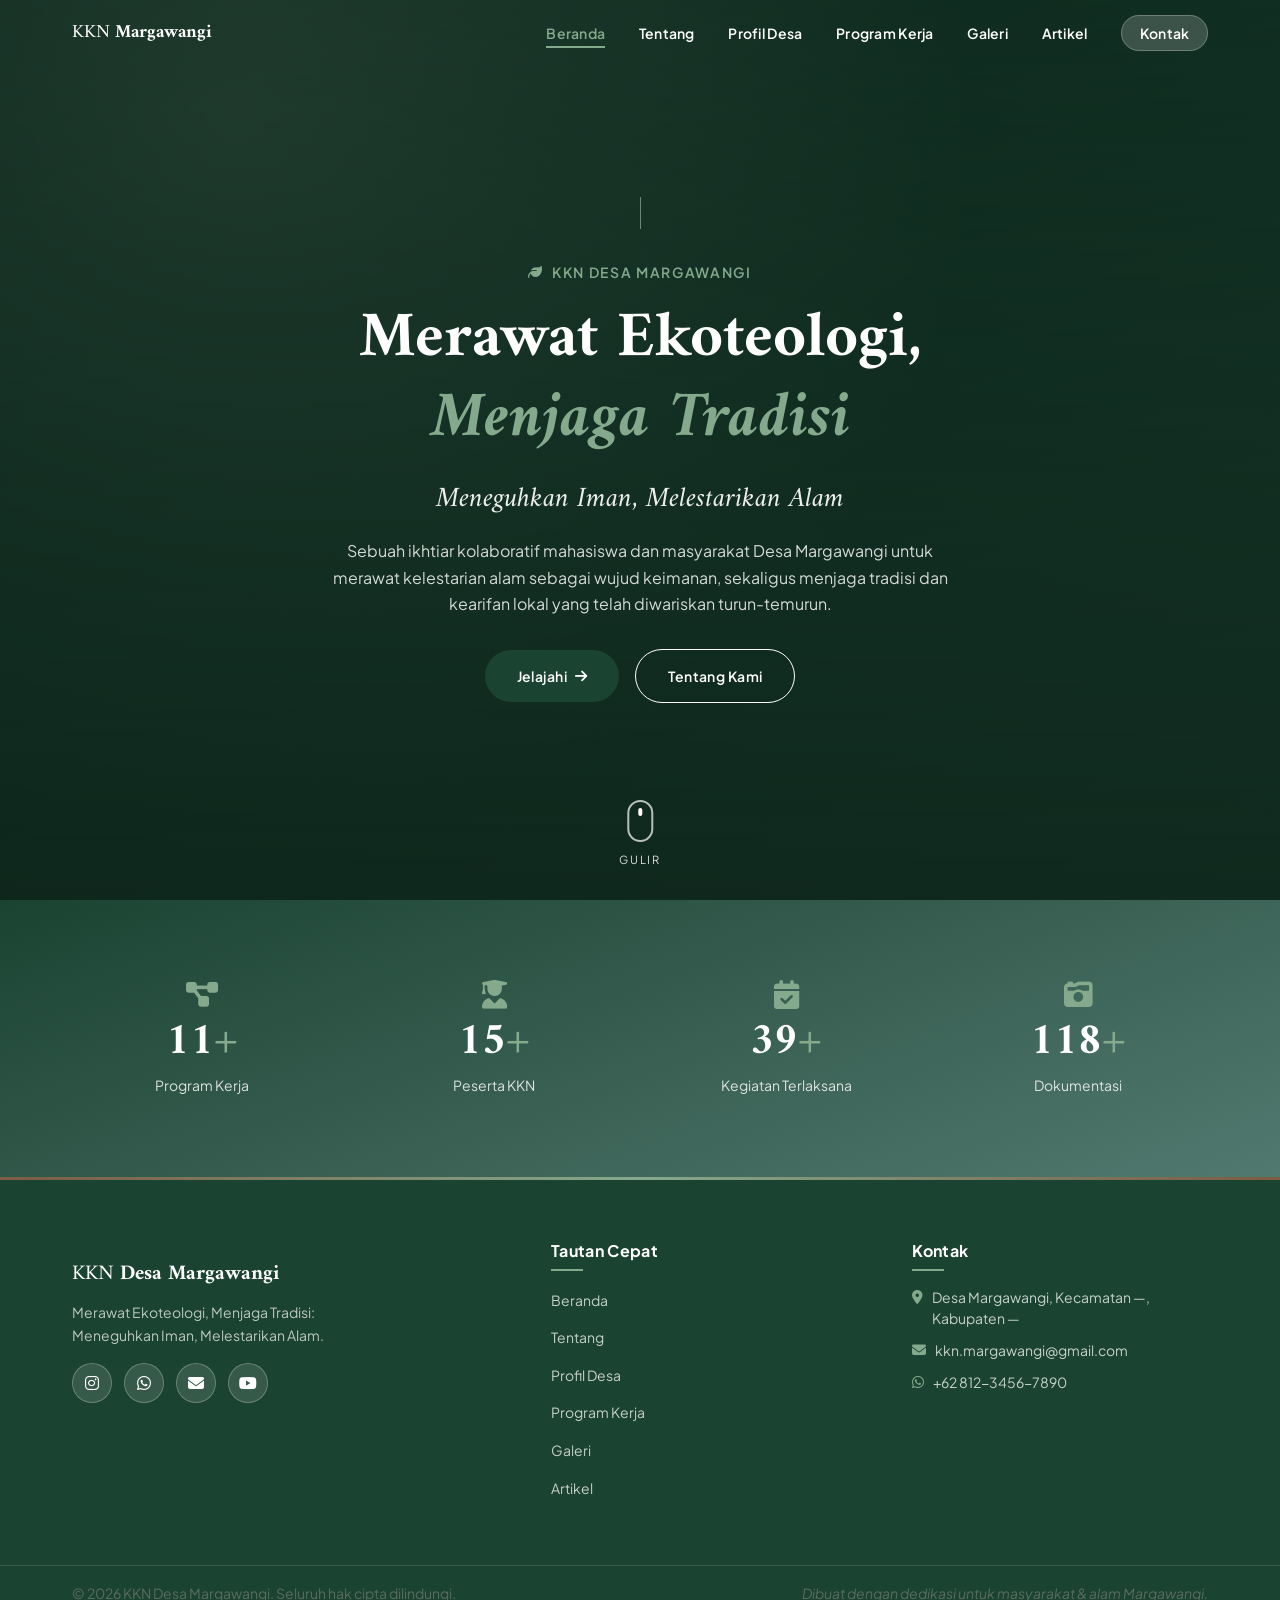
==== index.html @ 9b6ff8fe "awal mula" ====
<!DOCTYPE html>
<html lang="id">
<head>
  <meta charset="UTF-8">
  <meta name="viewport" content="width=device-width, initial-scale=1.0">
  <title>KKN Desa Margawangi | Merawat Ekoteologi, Menjaga Tradisi</title>
  <meta name="description" content="Website resmi KKN Desa Margawangi — Merawat Ekoteologi, Menjaga Tradisi: Meneguhkan Iman, Melestarikan Alam.">

  <meta name="robots" content="index, follow">
  <link rel="canonical" href="https://username.github.io/kkn-margawangi">

  <!-- Open Graph / Facebook -->
  <meta property="og:type" content="website">
  <meta property="og:url" content="https://username.github.io/kkn-margawangi">
  <meta property="og:title" content="KKN Desa Margawangi | Merawat Ekoteologi, Menjaga Tradisi">
  <meta property="og:description" content="Website resmi KKN Desa Margawangi — Merawat Ekoteologi, Menjaga Tradisi: Meneguhkan Iman, Melestarikan Alam.">
  <meta property="og:image" content="https://username.github.io/kkn-margawangi/img/hero-bg.jpg">
  <meta property="og:locale" content="id_ID">

  <!-- Twitter Card -->
  <meta name="twitter:card" content="summary_large_image">
  <meta name="twitter:title" content="KKN Desa Margawangi | Merawat Ekoteologi, Menjaga Tradisi">
  <meta name="twitter:description" content="Website resmi KKN Desa Margawangi — Merawat Ekoteologi, Menjaga Tradisi: Meneguhkan Iman, Melestarikan Alam.">
  <meta name="twitter:image" content="https://username.github.io/kkn-margawangi/img/hero-bg.jpg">

  <!-- Favicon (letakkan file favicon di folder img/) -->
  <link rel="icon" type="image/png" href="img/favicon.png">

  <!-- Google Fonts -->
  <link rel="preconnect" href="https://fonts.googleapis.com">
  <link rel="preconnect" href="https://fonts.gstatic.com" crossorigin>
  <link href="https://fonts.googleapis.com/css2?family=Amiri:ital,wght@0,400;0,700;1,400&family=Plus+Jakarta+Sans:wght@400;500;600;700;800&display=swap" rel="stylesheet">

  <!-- Font Awesome -->
  <link rel="stylesheet" href="https://cdnjs.cloudflare.com/ajax/libs/font-awesome/6.5.1/css/all.min.css">

  <!-- Stylesheet Utama (urutan penting: base -> responsive -> animation) -->
  <link rel="stylesheet" href="css/style.css">
  <link rel="stylesheet" href="css/responsive.css">
  <link rel="stylesheet" href="css/animation.css">
</head>
<body>

  <!-- Progress bar tipis di bagian atas, menunjukkan posisi scroll -->
  <div id="scrollProgress"></div>

  <a href="#main-content" class="skip-link">Lewati ke konten utama</a>

  <!-- Preloader: tampil sesaat saat halaman pertama kali dimuat -->
  <div id="preloader" class="preloader" aria-hidden="true">
    <span class="preloader-leaf"><i class="fa-solid fa-leaf" aria-hidden="true"></i></span>
  </div>

  <!-- ===================================================== -->
  <!-- NAVBAR akan disisipkan di sini pada tahap "Navbar"     -->
  <!-- ===================================================== -->
    <header id="navbar" class="navbar">
    <div class="container navbar-inner">

      <a href="index.html" class="navbar-brand" aria-label="Beranda KKN Desa Margawangi">
        <img src="img/logo-kkn.png" alt="" class="navbar-logo" onerror="this.style.display='none'">
        <span class="navbar-brand-text">KKN <strong>Margawangi</strong></span>
      </a>

      <nav class="navbar-nav" id="navbarNav" aria-label="Navigasi utama">
        <ul>
          <li><a href="index.html" class="nav-link" data-page="index">Beranda</a></li>
          <li><a href="about.html" class="nav-link" data-page="about">Tentang</a></li>
          <li><a href="profile-desa.html" class="nav-link" data-page="profile-desa">Profil Desa</a></li>
          <li><a href="program-kerja.html" class="nav-link" data-page="program-kerja">Program Kerja</a></li>
          <li><a href="galeri.html" class="nav-link" data-page="galeri">Galeri</a></li>
          <li><a href="artikel.html" class="nav-link" data-page="artikel">Artikel</a></li>
          <li><a href="kontak.html" class="nav-link nav-link-cta" data-page="kontak">Kontak</a></li>
        </ul>
      </nav>

      <button class="navbar-toggle" id="navbarToggle" aria-label="Buka menu navigasi" aria-expanded="false" aria-controls="navbarNav">
        <span></span><span></span><span></span>
      </button>

    </div>
  </header>

  <main class="site-main has-hero" id="main-content">

    <!-- ===================================================== -->
    <!-- HERO SECTION (Landing Page)                            -->
    <!-- ===================================================== -->
    <section id="hero" class="hero" aria-label="Hero">

      <!-- Latar belakang: ganti/tambahkan file img/hero-bg.jpg
           untuk foto asli suasana Desa Margawangi. Selama file
           belum ada, gradasi hijau alami di bawah ini tetap
           tampil sebagai latar yang layak. -->
      <div class="hero-bg" role="img" aria-label="Pemandangan alam Desa Margawangi"></div>
      <div class="hero-overlay"></div>

      <div class="hero-content">

        <div class="hero-logos anim-fade-in">
          <!-- Ganti src dengan logo resmi saat tersedia -->
          <img src="img/logo-kkn.png" alt="Logo KKN Desa Margawangi" class="hero-logo" onerror="this.style.display='none'">
          <span class="hero-logo-divider" aria-hidden="true"></span>
          <img src="img/logo-universitas.png" alt="Logo Universitas" class="hero-logo" onerror="this.style.display='none'">
        </div>

        <p class="hero-eyebrow anim-fade-in delay-1">
          <i class="fa-solid fa-leaf" aria-hidden="true"></i> KKN Desa Margawangi
        </p>

        <h1 class="hero-title anim-slide-up delay-2">
          Merawat Ekoteologi,<br><span>Menjaga Tradisi</span>
        </h1>

        <p class="hero-subtitle anim-slide-up delay-3">
          Meneguhkan Iman, Melestarikan Alam
        </p>

        <p class="hero-desc anim-slide-up delay-4">
          Sebuah ikhtiar kolaboratif mahasiswa dan masyarakat Desa Margawangi
          untuk merawat kelestarian alam sebagai wujud keimanan, sekaligus
          menjaga tradisi dan kearifan lokal yang telah diwariskan turun-temurun.
        </p>

        <div class="hero-buttons anim-slide-up delay-5">
          <a href="#konten-berikutnya" class="btn btn-primary">
            Jelajahi <i class="fa-solid fa-arrow-right" aria-hidden="true"></i>
          </a>
          <a href="about.html" class="btn btn-outline">
            Tentang Kami
          </a>
        </div>

      </div>

      <a href="#konten-berikutnya" class="scroll-indicator" aria-label="Gulir ke bawah untuk melihat lebih banyak">
        <span class="scroll-indicator-mouse">
          <span class="scroll-indicator-wheel"></span>
        </span>
        <span class="scroll-indicator-text">Gulir</span>
      </a>

    </section>

    <!-- Target anchor untuk tombol "Jelajahi" & scroll indicator. -->
    <div id="konten-berikutnya"></div>

    <!-- ===================================================== -->
    <!-- STATISTIK (Animated Counter)                           -->
    <!-- ===================================================== -->
    <section class="stats-section">
      <div class="container">
        <div class="stats-grid">

          <div class="stat-card anim-zoom">
            <i class="fa-solid fa-diagram-project" aria-hidden="true"></i>
            <span class="stat-number" data-count-to="12">0</span>
            <span class="stat-label">Program Kerja</span>
          </div>

          <div class="stat-card anim-zoom delay-1">
            <i class="fa-solid fa-user-graduate" aria-hidden="true"></i>
            <span class="stat-number" data-count-to="16">0</span>
            <span class="stat-label">Peserta KKN</span>
          </div>

          <div class="stat-card anim-zoom delay-2">
            <i class="fa-solid fa-calendar-check" aria-hidden="true"></i>
            <span class="stat-number" data-count-to="40">0</span>
            <span class="stat-label">Kegiatan Terlaksana</span>
          </div>

          <div class="stat-card anim-zoom delay-3">
            <i class="fa-solid fa-camera-retro" aria-hidden="true"></i>
            <span class="stat-number" data-count-to="120">0</span>
            <span class="stat-label">Dokumentasi</span>
          </div>

        </div>
      </div>
    </section>

  </main>

  <!-- ===================================================== -->
  <!-- FOOTER akan disisipkan di sini pada tahap "Footer"     -->
  <!-- ===================================================== -->
    <footer id="site-footer" class="site-footer">
    <div class="footer-top container">

      <div class="footer-brand">
        <div class="footer-brand-logos">
          <img src="img/logo-kkn.png" alt="" class="footer-logo" onerror="this.style.display='none'">
          <img src="img/logo-universitas.png" alt="" class="footer-logo" onerror="this.style.display='none'">
        </div>
        <p class="footer-brand-text">KKN <strong>Desa Margawangi</strong></p>
        <p class="footer-tagline">
          Merawat Ekoteologi, Menjaga Tradisi: Meneguhkan Iman, Melestarikan Alam.
        </p>
        <div class="footer-social">
          <a href="https://instagram.com/kkn.margawangi" target="_blank" rel="noopener" aria-label="Instagram KKN Margawangi">
            <i class="fa-brands fa-instagram" aria-hidden="true"></i>
          </a>
          <a href="https://wa.me/6281234567890" target="_blank" rel="noopener" aria-label="WhatsApp KKN Margawangi">
            <i class="fa-brands fa-whatsapp" aria-hidden="true"></i>
          </a>
          <a href="mailto:kkn.margawangi@gmail.com" aria-label="Email KKN Margawangi">
            <i class="fa-solid fa-envelope" aria-hidden="true"></i>
          </a>
          <a href="https://youtube.com/@kknmargawangi" target="_blank" rel="noopener" aria-label="YouTube KKN Margawangi">
            <i class="fa-brands fa-youtube" aria-hidden="true"></i>
          </a>
        </div>
      </div>

      <nav class="footer-links" aria-label="Tautan cepat">
        <h4>Tautan Cepat</h4>
        <ul>
          <li><a href="index.html">Beranda</a></li>
          <li><a href="about.html">Tentang</a></li>
          <li><a href="profile-desa.html">Profil Desa</a></li>
          <li><a href="program-kerja.html">Program Kerja</a></li>
          <li><a href="galeri.html">Galeri</a></li>
          <li><a href="artikel.html">Artikel</a></li>
        </ul>
      </nav>

      <div class="footer-contact">
        <h4>Kontak</h4>
        <ul>
          <li><i class="fa-solid fa-location-dot" aria-hidden="true"></i> Desa Margawangi, Kecamatan —, Kabupaten —</li>
          <li><i class="fa-solid fa-envelope" aria-hidden="true"></i> kkn.margawangi@gmail.com</li>
          <li><i class="fa-brands fa-whatsapp" aria-hidden="true"></i> +62 812-3456-7890</li>
        </ul>
      </div>

    </div>

    <div class="footer-bottom">
      <div class="container footer-bottom-inner">
        <p>&copy; <span id="currentYear"></span> KKN Desa Margawangi. Seluruh hak cipta dilindungi.</p>
        <p class="footer-credit">Dibuat dengan dedikasi untuk masyarakat &amp; alam Margawangi.</p>
      </div>
    </div>
  </footer>

  <!-- Tombol Back to Top (difungsikan pada tahap Animasi) -->
  <button id="backToTop" aria-label="Kembali ke atas" title="Kembali ke atas">
    <i class="fa-solid fa-arrow-up"></i>
  </button>

  <!-- Scripts (urutan penting) -->
  <script src="js/script.js"></script>
  <script src="js/gallery.js"></script>
  <script src="js/animation.js"></script>
</body>
</html>
---- css/style.css ----
/* =========================================================
   KKN DESA MARGAWANGI — STYLE.CSS (STYLESHEET UTAMA)
   Tema: "Merawat Ekoteologi, Menjaga Tradisi:
          Meneguhkan Iman, Melestarikan Alam"
   =========================================================
   Daftar Isi:
   1. Design Tokens (CSS Variables)
   2. CSS Reset & Base
   3. Tipografi Dasar
   4. Utilitas Umum (container, section, glassmorphism)
   5. Navbar (dasar — detail ditambahkan di tahap Navbar)
   6. Footer (dasar — detail ditambahkan di tahap Footer)
   7. Tombol Back To Top (dasar)
   8. Hero Section (Landing Page)
   9. Page Banner & Komponen Bersama
   10. Halaman Tentang
   11. Halaman Profil Desa
   12. Halaman Program Kerja
   13. Tim KKN
   14. Halaman Galeri & Lightbox
   15. Halaman Artikel
   16. Halaman Kontak
   17. Statistik (Animated Counter) & Preloader
   18. Aksesibilitas & Optimasi
   ========================================================= */

/* ---------------------------------------------------------
   1. DESIGN TOKENS
   Palet warna terinspirasi alam pedesaan & nuansa islami:
   hijau hutan yang teduh, coklat kayu yang hangat, dan
   cream lembut sebagai napas di antara elemen.
   --------------------------------------------------------- */
:root {
  /* Warna Utama */
  --color-dark-green: #1B4332;   /* Hijau Tua — jangkar warna, teks & elemen kuat */
  --color-leaf-green: #52796F;   /* Hijau Daun — aksen sekunder, hover, ikon */
  --color-leaf-green-light: #84A98C; /* variasi lebih terang untuk aksen halus */
  --color-wood-brown: #7C5C42;   /* Coklat Kayu — aksen hangat, garis, ornamen */
  --color-wood-brown-dark: #5C4430;

  /* Warna Netral */
  --color-cream: #FBF7EF;        /* Cream — latar lembut */
  --color-white: #FFFFFF;
  --color-light-gray: #F1F1EC;   /* Abu-abu muda — latar section alternatif */
  --color-text: #223228;         /* teks utama, hijau gelap keabuan agar tidak "hitam pekat" */
  --color-text-muted: #5B6B60;

  /* Gradasi & Overlay (dipakai pada Hero, kartu, dsb.) */
  --gradient-hero: linear-gradient(180deg, rgba(11, 33, 24, 0.55) 0%, rgba(11, 33, 24, 0.85) 100%);
  --glass-bg: rgba(255, 255, 255, 0.12);
  --glass-border: rgba(255, 255, 255, 0.25);
  --glass-blur: blur(12px);

  /* Tipografi */
  --font-heading: 'Amiri', 'Georgia', serif;
  --font-body: 'Plus Jakarta Sans', 'Segoe UI', sans-serif;

  /* Skala Ukuran Font (type scale) */
  --fs-h1: clamp(2.4rem, 5vw, 4.2rem);
  --fs-h2: clamp(1.9rem, 3.4vw, 2.8rem);
  --fs-h3: clamp(1.4rem, 2.2vw, 1.8rem);
  --fs-body: 1rem;
  --fs-small: 0.875rem;

  /* Spacing */
  --space-xs: 0.5rem;
  --space-sm: 1rem;
  --space-md: 2rem;
  --space-lg: 4rem;
  --space-xl: 6rem;

  /* Radius & Bayangan */
  --radius-sm: 8px;
  --radius-md: 16px;
  --radius-lg: 28px;
  --shadow-soft: 0 10px 30px rgba(27, 67, 50, 0.12);
  --shadow-card: 0 8px 24px rgba(27, 67, 50, 0.10);

  /* Transisi */
  --transition-base: 0.35s cubic-bezier(0.4, 0, 0.2, 1);

  /* Lebar Kontainer */
  --container-width: 1200px;
}

/* ---------------------------------------------------------
   2. CSS RESET & BASE
   --------------------------------------------------------- */
*,
*::before,
*::after {
  margin: 0;
  padding: 0;
  box-sizing: border-box;
}

html {
  scroll-behavior: smooth;
  scroll-padding-top: 90px; /* mengimbangi navbar sticky saat anchor scroll */
}

body {
  font-family: var(--font-body);
  font-size: var(--fs-body);
  color: var(--color-text);
  background-color: var(--color-cream);
  line-height: 1.65;
  overflow-x: hidden;
  -webkit-font-smoothing: antialiased;
}

img {
  max-width: 100%;
  display: block;
}

a {
  text-decoration: none;
  color: inherit;
}

ul, ol {
  list-style: none;
}

button {
  font-family: inherit;
  cursor: pointer;
  border: none;
  background: none;
}

/* Aksesibilitas: fokus keyboard tetap terlihat jelas */
a:focus-visible,
button:focus-visible,
input:focus-visible,
textarea:focus-visible {
  outline: 3px solid var(--color-leaf-green);
  outline-offset: 3px;
}

/* Hormati preferensi pengguna yang mengurangi animasi */
@media (prefers-reduced-motion: reduce) {
  *,
  *::before,
  *::after {
    animation-duration: 0.001ms !important;
    animation-iteration-count: 1 !important;
    transition-duration: 0.001ms !important;
    scroll-behavior: auto !important;
  }
}

/* ---------------------------------------------------------
   3. TIPOGRAFI DASAR
   --------------------------------------------------------- */
h1, h2, h3, h4 {
  font-family: var(--font-heading);
  color: var(--color-dark-green);
  font-weight: 700;
  line-height: 1.25;
}

h1 { font-size: var(--fs-h1); }
h2 { font-size: var(--fs-h2); }
h3 { font-size: var(--fs-h3); }

p {
  color: var(--color-text-muted);
}

/* ---------------------------------------------------------
   4. UTILITAS UMUM
   --------------------------------------------------------- */
.container {
  width: 100%;
  max-width: var(--container-width);
  margin-inline: auto;
  padding-inline: var(--space-md);
}

section {
  padding-block: var(--space-xl);
}

.section-alt {
  background-color: var(--color-light-gray);
}

/* Navbar bersifat fixed, jadi halaman tanpa Hero (yang tidak
   full-screen di bawah navbar) butuh jarak dari atas supaya
   konten pertamanya tidak tertutup */
.site-main {
  padding-top: 84px;
}

.site-main.has-hero {
  padding-top: 0;
}

/* Kartu kaca (glassmorphism) — dipakai halus pada elemen tertentu
   seperti panel di atas Hero atau badge statistik */
.glass-panel {
  background: var(--glass-bg);
  border: 1px solid var(--glass-border);
  backdrop-filter: var(--glass-blur);
  -webkit-backdrop-filter: var(--glass-blur);
  border-radius: var(--radius-md);
}

.btn {
  display: inline-flex;
  align-items: center;
  gap: 0.5rem;
  padding: 0.9rem 2rem;
  border-radius: 999px;
  font-weight: 600;
  font-size: var(--fs-small);
  letter-spacing: 0.03em;
  transition: transform var(--transition-base), box-shadow var(--transition-base), background-color var(--transition-base);
}

.btn-primary {
  background-color: var(--color-dark-green);
  color: var(--color-white);
}

.btn-primary:hover {
  background-color: var(--color-leaf-green);
  transform: translateY(-3px);
  box-shadow: var(--shadow-soft);
}

.btn-outline {
  background-color: transparent;
  color: var(--color-white);
  border: 1.5px solid var(--color-white);
}

.btn-outline:hover {
  background-color: var(--color-white);
  color: var(--color-dark-green);
  transform: translateY(-3px);
}

/* ---------------------------------------------------------
   5. NAVBAR
   Dua mode tampilan:
   - .navbar.navbar-transparent  → dipakai di atas Hero saat
     halaman belum discroll: latar transparan, teks putih.
   - default (tanpa class di atas) → latar solid cream dengan
     bayangan halus, dipakai setelah discroll ATAU di semua
     halaman yang tidak memiliki Hero. Diatur oleh initNavbar()
     di js/script.js.
   --------------------------------------------------------- */
.navbar {
  position: fixed;
  top: 0;
  left: 0;
  width: 100%;
  z-index: 1000;
  background-color: rgba(251, 247, 239, 0.96);
  box-shadow: var(--shadow-soft);
  transition: background-color var(--transition-base), box-shadow var(--transition-base), padding var(--transition-base);
}

.navbar.navbar-transparent {
  background-color: transparent;
  box-shadow: none;
}

.navbar-inner {
  display: flex;
  align-items: center;
  justify-content: space-between;
  padding-block: 1.1rem;
  transition: padding var(--transition-base);
}

.navbar.navbar-scrolled .navbar-inner {
  padding-block: 0.7rem;
}

/* ---------- Brand / Logo ---------- */
.navbar-brand {
  display: flex;
  align-items: center;
  gap: 0.65rem;
}

.navbar-logo {
  height: 38px;
  width: auto;
}

.navbar-brand-text {
  font-family: var(--font-heading);
  font-size: 1.15rem;
  color: var(--color-dark-green);
  transition: color var(--transition-base);
}

.navbar-brand-text strong {
  font-weight: 700;
}

.navbar.navbar-transparent .navbar-brand-text {
  color: var(--color-white);
}

/* ---------- Menu (Desktop) ---------- */
.navbar-nav ul {
  display: flex;
  align-items: center;
  gap: 2.1rem;
}

.nav-link {
  position: relative;
  font-size: var(--fs-small);
  font-weight: 600;
  letter-spacing: 0.02em;
  color: var(--color-text);
  padding-block: 0.3rem;
  transition: color var(--transition-base);
}

.navbar.navbar-transparent .nav-link {
  color: var(--color-white);
}

/* Garis bawah animasi saat hover / aktif */
.nav-link::after {
  content: "";
  position: absolute;
  left: 0;
  bottom: -2px;
  width: 0;
  height: 2px;
  background-color: var(--color-leaf-green-light);
  transition: width var(--transition-base);
}

.nav-link:hover,
.nav-link.is-active {
  color: var(--color-leaf-green);
}

.navbar.navbar-transparent .nav-link:hover,
.navbar.navbar-transparent .nav-link.is-active {
  color: var(--color-leaf-green-light);
}

.nav-link:hover::after,
.nav-link.is-active::after {
  width: 100%;
}

/* Tombol Kontak dibuat menonjol sebagai CTA kecil */
.nav-link-cta {
  background-color: var(--color-dark-green);
  color: var(--color-white) !important;
  padding: 0.5rem 1.1rem;
  border-radius: 999px;
}

.nav-link-cta::after {
  display: none;
}

.nav-link-cta:hover {
  background-color: var(--color-leaf-green);
  color: var(--color-white) !important;
}

.navbar.navbar-transparent .nav-link-cta {
  background-color: rgba(255, 255, 255, 0.18);
  backdrop-filter: var(--glass-blur);
  -webkit-backdrop-filter: var(--glass-blur);
  border: 1px solid var(--glass-border);
}

/* ---------- Toggle Menu (Mobile) ---------- */
.navbar-toggle {
  display: none;
  flex-direction: column;
  justify-content: center;
  gap: 5px;
  width: 32px;
  height: 32px;
}

.navbar-toggle span {
  display: block;
  height: 2px;
  width: 100%;
  background-color: var(--color-dark-green);
  border-radius: 2px;
  transition: transform var(--transition-base), opacity var(--transition-base), background-color var(--transition-base);
}

.navbar.navbar-transparent .navbar-toggle span {
  background-color: var(--color-white);
}

.navbar-toggle.is-open span:nth-child(1) {
  transform: translateY(7px) rotate(45deg);
}

.navbar-toggle.is-open span:nth-child(2) {
  opacity: 0;
}

.navbar-toggle.is-open span:nth-child(3) {
  transform: translateY(-7px) rotate(-45deg);
}

/* ---------------------------------------------------------
   6. FOOTER
   --------------------------------------------------------- */
.site-footer {
  background-color: var(--color-dark-green);
  color: rgba(255, 255, 255, 0.82);
  position: relative;
  overflow: hidden;
}

/* Garis aksen tipis warna kayu di batas atas footer */
.site-footer::before {
  content: "";
  position: absolute;
  top: 0;
  left: 0;
  width: 100%;
  height: 3px;
  background: linear-gradient(90deg, var(--color-wood-brown), var(--color-leaf-green-light), var(--color-wood-brown));
}

.footer-top {
  display: grid;
  grid-template-columns: 1.4fr 1fr 1fr;
  gap: var(--space-lg);
  padding-block: var(--space-lg);
}

.footer-brand-logos {
  display: flex;
  align-items: center;
  gap: var(--space-sm);
  margin-bottom: var(--space-sm);
}

.footer-logo {
  height: 42px;
  width: auto;
  filter: brightness(0) invert(1); /* logo tampil putih di atas latar hijau tua */
  opacity: 0.92;
}

.footer-brand-text {
  font-family: var(--font-heading);
  font-size: 1.3rem;
  color: var(--color-white);
  margin-bottom: 0.6rem;
}

.footer-tagline {
  color: rgba(255, 255, 255, 0.7);
  max-width: 320px;
  margin-bottom: var(--space-sm);
  font-size: var(--fs-small);
}

.footer-social {
  display: flex;
  gap: 0.75rem;
}

.footer-social a {
  width: 40px;
  height: 40px;
  border-radius: 50%;
  display: flex;
  align-items: center;
  justify-content: center;
  background: var(--glass-bg);
  border: 1px solid var(--glass-border);
  backdrop-filter: var(--glass-blur);
  -webkit-backdrop-filter: var(--glass-blur);
  color: var(--color-white);
  transition: background-color var(--transition-base), transform var(--transition-base);
}

.footer-social a:hover {
  background-color: var(--color-leaf-green);
  transform: translateY(-3px);
}

.footer-links h4,
.footer-contact h4 {
  color: var(--color-white);
  font-family: var(--font-body);
  font-size: 1rem;
  font-weight: 700;
  letter-spacing: 0.02em;
  margin-bottom: var(--space-sm);
  position: relative;
  padding-bottom: 0.6rem;
}

.footer-links h4::after,
.footer-contact h4::after {
  content: "";
  position: absolute;
  left: 0;
  bottom: 0;
  width: 32px;
  height: 2px;
  background-color: var(--color-leaf-green-light);
}

.footer-links ul,
.footer-contact ul {
  display: flex;
  flex-direction: column;
  gap: 0.7rem;
}

.footer-links a {
  font-size: var(--fs-small);
  color: rgba(255, 255, 255, 0.75);
  transition: color var(--transition-base), padding-left var(--transition-base);
}

.footer-links a:hover {
  color: var(--color-leaf-green-light);
  padding-left: 4px;
}

.footer-contact li {
  display: flex;
  align-items: flex-start;
  gap: 0.6rem;
  font-size: var(--fs-small);
  color: rgba(255, 255, 255, 0.75);
  line-height: 1.5;
}

.footer-contact li i {
  color: var(--color-leaf-green-light);
  margin-top: 0.2rem;
}

.footer-bottom {
  border-top: 1px solid rgba(255, 255, 255, 0.12);
}

.footer-bottom-inner {
  display: flex;
  flex-wrap: wrap;
  align-items: center;
  justify-content: space-between;
  gap: 0.5rem;
  padding-block: var(--space-sm);
  font-size: var(--fs-small);
  color: rgba(255, 255, 255, 0.6);
}

.footer-credit {
  font-style: italic;
}

/* ---------------------------------------------------------
   7. TOMBOL BACK TO TOP — DASAR
   (Fungsi tampil/sembunyi saat scroll dibangun di tahap Animasi)
   --------------------------------------------------------- */
#backToTop {
  position: fixed;
  right: 1.5rem;
  bottom: 1.5rem;
  width: 46px;
  height: 46px;
  border-radius: 50%;
  background-color: var(--color-dark-green);
  color: var(--color-white);
  display: flex;
  align-items: center;
  justify-content: center;
  opacity: 0;
  visibility: hidden;
  transform: translateY(10px);
  transition: opacity var(--transition-base), transform var(--transition-base), background-color var(--transition-base);
  z-index: 999;
}

#backToTop.show {
  opacity: 1;
  visibility: visible;
  transform: translateY(0);
}

#backToTop:hover {
  background-color: var(--color-leaf-green);
}

/* ---------------------------------------------------------
   8. HERO SECTION (LANDING PAGE)
   --------------------------------------------------------- */
.hero {
  position: relative;
  min-height: 100svh; /* full screen, aman untuk browser mobile */
  display: flex;
  align-items: center;
  justify-content: center;
  overflow: hidden;
  padding-block: var(--space-xl);
  padding-inline: var(--space-md);
  text-align: center;
}

/* Latar: foto (jika ada) + gradasi hijau alami sebagai fallback
   sekaligus lapisan atmosfer di bawah foto */
.hero-bg {
  position: absolute;
  inset: 0;
  z-index: 0;
  background-image:
    url('../img/hero-bg.jpg'),
    radial-gradient(circle at 20% 15%, rgba(132, 169, 140, 0.35), transparent 55%),
    linear-gradient(160deg, #0F2E22 0%, #1B4332 45%, #2D5A45 100%);
  background-size: cover, cover, cover;
  background-position: center;
  background-repeat: no-repeat;
  transform: scale(1.05); /* ruang gerak halus untuk efek parallax */
  will-change: transform;
}

/* Overlay gradasi gelap agar teks tetap terbaca di atas foto apapun */
.hero-overlay {
  position: absolute;
  inset: 0;
  z-index: 1;
  background: var(--gradient-hero);
}

.hero-content {
  position: relative;
  z-index: 2;
  max-width: 780px;
  display: flex;
  flex-direction: column;
  align-items: center;
  color: var(--color-white);
}

.hero-logos {
  display: flex;
  align-items: center;
  gap: var(--space-sm);
  margin-bottom: var(--space-md);
}

.hero-logo {
  height: 56px;
  width: auto;
  filter: drop-shadow(0 2px 6px rgba(0, 0, 0, 0.35));
}

.hero-logo-divider {
  width: 1px;
  height: 32px;
  background-color: rgba(255, 255, 255, 0.4);
}

.hero-eyebrow {
  display: inline-flex;
  align-items: center;
  gap: 0.5rem;
  font-family: var(--font-body);
  font-weight: 600;
  font-size: var(--fs-small);
  letter-spacing: 0.12em;
  text-transform: uppercase;
  color: var(--color-leaf-green-light);
  margin-bottom: var(--space-sm);
}

.hero-title {
  color: var(--color-white);
  font-size: var(--fs-h1);
  margin-bottom: var(--space-sm);
}

.hero-title span {
  color: var(--color-leaf-green-light);
  font-style: italic;
}

.hero-subtitle {
  font-family: var(--font-heading);
  font-size: var(--fs-h3);
  font-style: italic;
  color: rgba(255, 255, 255, 0.92);
  margin-bottom: var(--space-sm);
}

.hero-desc {
  color: rgba(255, 255, 255, 0.82);
  max-width: 620px;
  margin-bottom: var(--space-md);
}

.hero-buttons {
  display: flex;
  flex-wrap: wrap;
  align-items: center;
  justify-content: center;
  gap: 1rem;
}

/* ---------- Scroll Indicator ---------- */
.scroll-indicator {
  position: absolute;
  left: 50%;
  bottom: var(--space-md);
  transform: translateX(-50%);
  z-index: 2;
  display: flex;
  flex-direction: column;
  align-items: center;
  gap: 0.5rem;
  color: rgba(255, 255, 255, 0.85);
}

.scroll-indicator-mouse {
  width: 26px;
  height: 42px;
  border: 2px solid rgba(255, 255, 255, 0.7);
  border-radius: 999px;
  display: flex;
  justify-content: center;
  padding-top: 6px;
}

.scroll-indicator-wheel {
  width: 4px;
  height: 8px;
  border-radius: 999px;
  background-color: var(--color-white);
  animation: scrollWheel 1.8s ease-in-out infinite;
}

.scroll-indicator-text {
  font-size: 0.7rem;
  letter-spacing: 0.15em;
  text-transform: uppercase;
}

@keyframes scrollWheel {
  0% { transform: translateY(0); opacity: 1; }
  60% { transform: translateY(12px); opacity: 0; }
  61% { transform: translateY(0); opacity: 0; }
  100% { transform: translateY(0); opacity: 1; }
}

/* ---------------------------------------------------------
   9. PAGE BANNER & KOMPONEN BERSAMA
   Dipakai di semua halaman selain Beranda sebagai pengganti
   Hero (lebih ringkas, tanpa foto full screen).
   --------------------------------------------------------- */
.page-banner {
  background: linear-gradient(160deg, #0F2E22 0%, var(--color-dark-green) 55%, var(--color-leaf-green) 130%);
  padding-block: calc(var(--space-xl) + 2rem) var(--space-lg);
  text-align: center;
  color: var(--color-white);
  position: relative;
  overflow: hidden;
}

.page-banner::after {
  content: "\f06c"; /* ikon leaf Font Awesome sebagai motif dekoratif raksasa */
  font-family: "Font Awesome 6 Free";
  font-weight: 900;
  position: absolute;
  right: -40px;
  bottom: -60px;
  font-size: 14rem;
  color: rgba(255, 255, 255, 0.05);
  transform: rotate(-15deg);
}

.page-breadcrumb {
  font-size: var(--fs-small);
  color: rgba(255, 255, 255, 0.7);
  margin-bottom: var(--space-sm);
}

.page-breadcrumb a {
  color: var(--color-leaf-green-light);
}

.page-breadcrumb a:hover {
  text-decoration: underline;
}

.page-title {
  color: var(--color-white);
  margin-bottom: 0.6rem;
}

.page-subtitle {
  color: rgba(255, 255, 255, 0.78);
  max-width: 560px;
  margin-inline: auto;
}

/* Label kecil huruf besar dengan ikon, dipakai sebelum judul section */
.eyebrow {
  display: inline-flex;
  align-items: center;
  gap: 0.5rem;
  font-weight: 700;
  font-size: var(--fs-small);
  letter-spacing: 0.1em;
  text-transform: uppercase;
  color: var(--color-leaf-green);
  margin-bottom: 0.8rem;
}

.eyebrow.center {
  display: flex;
  justify-content: center;
  width: 100%;
}

.section-title-center {
  text-align: center;
  max-width: 640px;
  margin-inline: auto;
  margin-bottom: var(--space-lg);
}

/* ---------------------------------------------------------
   10. HALAMAN TENTANG
   --------------------------------------------------------- */
.about-intro {
  text-align: center;
}

.about-intro-inner {
  max-width: 720px;
  margin-inline: auto;
}

.about-intro h2 {
  margin-bottom: var(--space-sm);
}

/* ---------- Visi & Misi ---------- */
.vismi-grid {
  display: grid;
  grid-template-columns: 1fr 1fr;
  gap: var(--space-md);
}

.vismi-card {
  background-color: var(--color-white);
  border-radius: var(--radius-lg);
  padding: var(--space-lg) var(--space-md);
  box-shadow: var(--shadow-card);
  border-top: 4px solid var(--color-leaf-green);
}

.vismi-icon {
  width: 56px;
  height: 56px;
  border-radius: 50%;
  background-color: var(--color-cream);
  color: var(--color-dark-green);
  display: flex;
  align-items: center;
  justify-content: center;
  font-size: 1.4rem;
  margin-bottom: var(--space-sm);
}

.vismi-card h3 {
  margin-bottom: var(--space-sm);
}

.vismi-list li {
  position: relative;
  padding-left: 1.4rem;
  margin-bottom: 0.7rem;
  color: var(--color-text-muted);
}

.vismi-list li::before {
  content: "\f14a"; /* check-square */
  font-family: "Font Awesome 6 Free";
  font-weight: 900;
  position: absolute;
  left: 0;
  top: 0.1rem;
  color: var(--color-leaf-green);
  font-size: 0.85rem;
}

/* ---------- Tujuan ---------- */
.tujuan-grid {
  display: grid;
  grid-template-columns: repeat(4, 1fr);
  gap: var(--space-md);
}

.tujuan-card {
  background-color: var(--color-white);
  border-radius: var(--radius-md);
  padding: var(--space-md);
  box-shadow: var(--shadow-card);
  transition: transform var(--transition-base), box-shadow var(--transition-base);
}

.tujuan-card:hover {
  transform: translateY(-6px);
  box-shadow: var(--shadow-soft);
}

.tujuan-number {
  display: block;
  font-family: var(--font-heading);
  font-size: 1.8rem;
  color: var(--color-leaf-green-light);
  margin-bottom: 0.6rem;
}

.tujuan-card h4 {
  margin-bottom: 0.5rem;
}

.tujuan-card p {
  font-size: var(--fs-small);
}

/* ---------- Info Grid (Dosen, Periode, Universitas) ---------- */
.info-grid {
  display: grid;
  grid-template-columns: repeat(3, 1fr);
  gap: var(--space-md);
}

.info-card {
  background-color: var(--color-white);
  border-radius: var(--radius-md);
  padding: var(--space-md);
  text-align: center;
  box-shadow: var(--shadow-card);
}

.info-icon {
  width: 60px;
  height: 60px;
  margin-inline: auto;
  border-radius: 50%;
  background-color: var(--color-cream);
  color: var(--color-dark-green);
  display: flex;
  align-items: center;
  justify-content: center;
  font-size: 1.5rem;
  margin-bottom: var(--space-sm);
}

.info-card h4 {
  font-size: var(--fs-small);
  text-transform: uppercase;
  letter-spacing: 0.06em;
  color: var(--color-text-muted);
  margin-bottom: 0.4rem;
}

.info-value {
  font-family: var(--font-heading);
  font-size: 1.15rem;
  color: var(--color-dark-green);
  margin-bottom: 0.3rem;
}

.info-caption {
  font-size: var(--fs-small);
}

/* ---------- Filosofi Logo ---------- */
.logo-philosophy-inner {
  display: grid;
  grid-template-columns: 0.8fr 1.2fr;
  gap: var(--space-lg);
  align-items: center;
}

.logo-philosophy-image {
  display: flex;
  align-items: center;
  justify-content: center;
  background-color: var(--color-white);
  border-radius: var(--radius-lg);
  padding: var(--space-lg);
  box-shadow: var(--shadow-card);
  aspect-ratio: 1 / 1;
}

.logo-philosophy-image img {
  max-height: 220px;
}

/* Jika logo belum diunggah, tampilkan ikon daun besar sebagai pengganti */
.logo-philosophy-image.logo-fallback::before {
  content: "\f06c";
  font-family: "Font Awesome 6 Free";
  font-weight: 900;
  font-size: 6rem;
  color: var(--color-leaf-green-light);
}

.logo-philosophy-image.logo-fallback img {
  display: none;
}

.philosophy-list li {
  display: flex;
  align-items: flex-start;
  gap: var(--space-sm);
  margin-top: var(--space-md);
}

.philosophy-dot {
  width: 14px;
  height: 14px;
  border-radius: 50%;
  margin-top: 6px;
  flex-shrink: 0;
}

.philosophy-list h5 {
  font-family: var(--font-body);
  font-weight: 700;
  color: var(--color-dark-green);
  margin-bottom: 0.2rem;
}

.philosophy-list p {
  font-size: var(--fs-small);
}

/* ---------- Tag Asal Daerah (13 daerah anggota) ---------- */
.origin-tags {
  display: flex;
  flex-wrap: wrap;
  gap: 0.5rem;
  margin-top: var(--space-md);
}

.origin-tag {
  display: inline-flex;
  align-items: center;
  background-color: var(--color-cream);
  color: var(--color-dark-green);
  border: 1px solid rgba(27, 67, 50, 0.15);
  border-radius: 999px;
  padding: 0.35rem 0.9rem;
  font-size: 0.78rem;
  font-weight: 600;
  transition: background-color var(--transition-base), color var(--transition-base);
}

.origin-tag:hover {
  background-color: var(--color-dark-green);
  color: var(--color-white);
}

.philosophy-closing {
  margin-top: var(--space-md);
  font-size: var(--fs-small);
  font-style: italic;
  color: var(--color-wood-brown-dark);
  border-top: 1px dashed rgba(124, 92, 66, 0.3);
  padding-top: var(--space-sm);
}

.philosophy-closing em {
  color: var(--color-dark-green);
  font-weight: 700;
  font-style: normal;
}

/* ---------------------------------------------------------
   11. HALAMAN PROFIL DESA
   --------------------------------------------------------- */

/* ---------- Layout Terbelah (Sejarah, Mata Pencaharian, dsb.) ---------- */
.split-layout {
  display: grid;
  grid-template-columns: 1fr 1.1fr;
  gap: var(--space-lg);
  align-items: center;
}

.split-layout.reverse {
  grid-template-columns: 1.1fr 1fr;
}

.split-layout.reverse .split-image {
  order: 2;
}

.split-image {
  border-radius: var(--radius-lg);
  overflow: hidden;
  box-shadow: var(--shadow-card);
  aspect-ratio: 4 / 3;
  background-color: var(--color-light-gray);
}

.split-image img {
  width: 100%;
  height: 100%;
  object-fit: cover;
}

/* Fallback natural jika foto belum diunggah: gradasi hijau + ikon */
.split-image.img-fallback,
.feature-card-img.img-fallback {
  position: relative;
  display: flex;
  align-items: center;
  justify-content: center;
  background: linear-gradient(160deg, var(--color-leaf-green-light), var(--color-dark-green));
}

.split-image.img-fallback img,
.feature-card-img.img-fallback img {
  display: none;
}

.split-image.img-fallback::before,
.feature-card-img.img-fallback::before {
  content: "\f1bb"; /* fa-tree */
  font-family: "Font Awesome 6 Free";
  font-weight: 900;
  font-size: 3.5rem;
  color: rgba(255, 255, 255, 0.85);
}

.split-text h2 {
  margin-bottom: var(--space-sm);
}

.split-text p {
  margin-bottom: var(--space-sm);
}

.text-note {
  font-size: var(--fs-small);
  color: var(--color-wood-brown-dark);
  background-color: rgba(124, 92, 66, 0.08);
  border-left: 3px solid var(--color-wood-brown);
  padding: 0.7rem 1rem;
  border-radius: var(--radius-sm);
}

.text-note.center {
  max-width: 620px;
  margin-inline: auto;
  text-align: center;
  border-left: none;
  border: 1px dashed rgba(124, 92, 66, 0.35);
}

/* ---------- Fact Grid (Geografis & Kependudukan) ---------- */
.fact-grid {
  display: grid;
  grid-template-columns: repeat(5, 1fr);
  gap: var(--space-sm);
  margin-bottom: var(--space-sm);
}

.fact-card {
  background-color: var(--color-white);
  border-radius: var(--radius-md);
  padding: var(--space-md) var(--space-sm);
  text-align: center;
  box-shadow: var(--shadow-card);
  display: flex;
  flex-direction: column;
  align-items: center;
  gap: 0.5rem;
}

.fact-card i {
  font-size: 1.6rem;
  color: var(--color-leaf-green);
}

.fact-value {
  font-family: var(--font-heading);
  font-size: 1.3rem;
  color: var(--color-dark-green);
}

.fact-label {
  font-size: 0.78rem;
  color: var(--color-text-muted);
}

/* ---------- Mata Pencaharian (Progress Bars) ---------- */
.livelihood-bars {
  display: flex;
  flex-direction: column;
  gap: var(--space-sm);
  margin-top: var(--space-md);
}

.livelihood-item {
  display: grid;
  grid-template-columns: 170px 1fr 44px;
  align-items: center;
  gap: 0.8rem;
}

.livelihood-label {
  display: flex;
  align-items: center;
  gap: 0.5rem;
  font-size: var(--fs-small);
  font-weight: 600;
  color: var(--color-text);
}

.livelihood-label i {
  color: var(--color-leaf-green);
  width: 18px;
}

.livelihood-track {
  height: 10px;
  border-radius: 999px;
  background-color: var(--color-light-gray);
  overflow: hidden;
}

.livelihood-fill {
  height: 100%;
  border-radius: 999px;
  background: linear-gradient(90deg, var(--color-leaf-green), var(--color-leaf-green-light));
}

.livelihood-percent {
  font-size: var(--fs-small);
  font-weight: 700;
  color: var(--color-dark-green);
  text-align: right;
}

/* ---------- Pendidikan ---------- */
.education-grid {
  display: grid;
  grid-template-columns: repeat(4, 1fr);
  gap: var(--space-md);
}

.education-card {
  background-color: var(--color-white);
  border-radius: var(--radius-md);
  padding: var(--space-md);
  text-align: center;
  box-shadow: var(--shadow-card);
}

.education-card i {
  font-size: 1.8rem;
  color: var(--color-dark-green);
  margin-bottom: 0.7rem;
}

.education-card h4 {
  font-size: 1rem;
  margin-bottom: 0.3rem;
}

.education-card p {
  font-size: var(--fs-small);
  color: var(--color-leaf-green);
  font-weight: 600;
}

/* ---------- Kartu Fitur (Potensi Wisata & UMKM) ---------- */
.card-grid {
  display: grid;
  grid-template-columns: repeat(3, 1fr);
  gap: var(--space-md);
}

.feature-card {
  background-color: var(--color-white);
  border-radius: var(--radius-md);
  overflow: hidden;
  box-shadow: var(--shadow-card);
  transition: transform var(--transition-base), box-shadow var(--transition-base);
}

.feature-card:hover {
  transform: translateY(-6px);
  box-shadow: var(--shadow-soft);
}

.feature-card-img {
  aspect-ratio: 4 / 3;
  background-color: var(--color-light-gray);
}

.feature-card-img img {
  width: 100%;
  height: 100%;
  object-fit: cover;
}

.feature-card-body {
  padding: var(--space-sm) var(--space-md) var(--space-md);
}

.feature-card-body h4 {
  margin-bottom: 0.4rem;
}

.feature-card-body p {
  font-size: var(--fs-small);
}

/* ---------- Tradisi & Budaya ---------- */
.culture-grid {
  display: grid;
  grid-template-columns: repeat(4, 1fr);
  gap: var(--space-md);
}

.culture-card {
  text-align: center;
  padding: var(--space-md);
  border-radius: var(--radius-md);
  background-color: var(--color-white);
  box-shadow: var(--shadow-card);
}

.culture-card i {
  font-size: 1.8rem;
  color: var(--color-wood-brown);
  margin-bottom: 0.7rem;
}

.culture-card h4 {
  margin-bottom: 0.4rem;
}

.culture-card p {
  font-size: var(--fs-small);
}

/* ---------- Tempat Ibadah ---------- */
.worship-grid {
  display: grid;
  grid-template-columns: repeat(3, 1fr);
  gap: var(--space-md);
}

.worship-card {
  display: flex;
  align-items: flex-start;
  gap: var(--space-sm);
  background-color: var(--color-white);
  padding: var(--space-md);
  border-radius: var(--radius-md);
  box-shadow: var(--shadow-card);
}

.worship-card i {
  font-size: 1.6rem;
  color: var(--color-dark-green);
  margin-top: 0.2rem;
}

.worship-card h4 {
  font-size: 1rem;
  margin-bottom: 0.3rem;
}

.worship-card p {
  font-size: var(--fs-small);
}

/* ---------- Peta Desa ---------- */
.map-embed {
  border-radius: var(--radius-lg);
  overflow: hidden;
  box-shadow: var(--shadow-card);
  line-height: 0;
  margin-bottom: var(--space-sm);
}

.map-embed iframe {
  display: block;
  filter: grayscale(15%) saturate(1.05);
}

/* ---------------------------------------------------------
   12. HALAMAN PROGRAM KERJA
   --------------------------------------------------------- */

/* ---------- Filter Kategori ---------- */
.program-filter-section {
  padding-block: var(--space-md) 0;
}

.program-filters {
  display: flex;
  flex-wrap: wrap;
  justify-content: center;
  gap: 0.6rem;
}

.filter-btn {
  padding: 0.55rem 1.2rem;
  border-radius: 999px;
  border: 1.5px solid rgba(27, 67, 50, 0.18);
  background-color: var(--color-white);
  color: var(--color-text);
  font-size: var(--fs-small);
  font-weight: 600;
  transition: background-color var(--transition-base), color var(--transition-base), border-color var(--transition-base);
}

.filter-btn:hover {
  border-color: var(--color-leaf-green);
  color: var(--color-leaf-green);
}

.filter-btn.is-active {
  background-color: var(--color-dark-green);
  border-color: var(--color-dark-green);
  color: var(--color-white);
}

/* ---------- Badge Kategori (warna berbeda tiap kategori) ---------- */
.category-badge {
  display: inline-block;
  font-size: 0.72rem;
  font-weight: 700;
  letter-spacing: 0.03em;
  padding: 0.3rem 0.7rem;
  border-radius: 999px;
  color: var(--color-white);
}

.cat-pendidikan   { background-color: #3A6EA5; }
.cat-keagamaan    { background-color: var(--color-wood-brown); }
.cat-lingkungan   { background-color: var(--color-leaf-green); }
.cat-pemberdayaan { background-color: #A5763A; }
.cat-kesehatan    { background-color: #C1495A; }
.cat-sosial       { background-color: #7A6FB0; }

/* ---------- Badge Status ---------- */
.status-badge {
  display: inline-flex;
  align-items: center;
  gap: 0.3rem;
  font-size: 0.72rem;
  font-weight: 700;
  padding: 0.3rem 0.7rem;
  border-radius: 999px;
}

.status-berjalan {
  background-color: rgba(82, 121, 111, 0.15);
  color: var(--color-leaf-green);
}

.status-selesai {
  background-color: rgba(58, 110, 165, 0.15);
  color: #3A6EA5;
}

.status-direncanakan {
  background-color: rgba(184, 134, 11, 0.15);
  color: #B8860B;
}

/* ---------- Timeline ---------- */
.timeline {
  position: relative;
  max-width: 980px;
  margin-inline: auto;
  padding-block: var(--space-lg) 0;
}

/* Garis vertikal utama di tengah */
.timeline::before {
  content: "";
  position: absolute;
  left: 50%;
  top: 0;
  bottom: 0;
  width: 2px;
  background: linear-gradient(to bottom, transparent, var(--color-leaf-green-light) 8%, var(--color-leaf-green-light) 92%, transparent);
  transform: translateX(-50%);
}

.timeline-item {
  position: relative;
  width: 50%;
  padding: 0 var(--space-lg) var(--space-lg) 0;
}

.timeline-item:nth-child(even) {
  margin-left: 50%;
  padding: 0 0 var(--space-lg) var(--space-lg);
}

.timeline-item.is-hidden {
  display: none;
}

.timeline-dot {
  position: absolute;
  top: 0;
  right: -22px;
  width: 44px;
  height: 44px;
  border-radius: 50%;
  background-color: var(--color-dark-green);
  color: var(--color-white);
  display: flex;
  align-items: center;
  justify-content: center;
  font-size: 1.1rem;
  box-shadow: 0 0 0 6px var(--color-cream);
  z-index: 2;
}

.timeline-item:nth-child(even) .timeline-dot {
  right: auto;
  left: -22px;
}

.timeline-card {
  background-color: var(--color-white);
  border-radius: var(--radius-md);
  padding: var(--space-md);
  box-shadow: var(--shadow-card);
}

.timeline-card-top {
  display: flex;
  align-items: center;
  justify-content: space-between;
  gap: 0.5rem;
  margin-bottom: var(--space-sm);
  flex-wrap: wrap;
}

.timeline-card-img {
  aspect-ratio: 16 / 9;
  border-radius: var(--radius-sm);
  overflow: hidden;
  margin-bottom: var(--space-sm);
  background-color: var(--color-light-gray);
}

.timeline-card-img img {
  width: 100%;
  height: 100%;
  object-fit: cover;
}

.timeline-card h4 {
  margin-bottom: 0.4rem;
}

.timeline-card p {
  font-size: var(--fs-small);
  margin-bottom: 0.5rem;
}

.timeline-target {
  font-size: 0.8rem !important;
  font-weight: 600;
  color: var(--color-dark-green) !important;
  margin-bottom: 0 !important;
}

.timeline-target i {
  color: var(--color-leaf-green);
}

.timeline-empty {
  text-align: center;
  padding-block: var(--space-lg);
  color: var(--color-text-muted);
}

/* ---------------------------------------------------------
   13. TIM KKN
   --------------------------------------------------------- */
.team-grid {
  display: grid;
  grid-template-columns: repeat(4, 1fr);
  gap: var(--space-md);
}

.team-card {
  background-color: var(--color-white);
  border-radius: var(--radius-md);
  overflow: hidden;
  box-shadow: var(--shadow-card);
  transition: transform var(--transition-base), box-shadow var(--transition-base);
}

.team-card:hover {
  transform: translateY(-8px);
  box-shadow: var(--shadow-soft);
}

.team-photo {
  position: relative;
  aspect-ratio: 1 / 1;
  overflow: hidden;
  background-color: var(--color-light-gray);
}

.team-photo img {
  width: 100%;
  height: 100%;
  object-fit: cover;
  transition: transform 0.5s ease;
}

.team-card:hover .team-photo img {
  transform: scale(1.08);
}

/* Overlay sosial media, muncul saat kartu disentuh/hover */
.team-overlay {
  position: absolute;
  inset: 0;
  display: flex;
  align-items: flex-end;
  justify-content: center;
  padding-bottom: var(--space-sm);
  background: linear-gradient(to top, rgba(15, 46, 34, 0.85) 0%, transparent 55%);
  opacity: 0;
  transition: opacity var(--transition-base);
}

.team-card:hover .team-overlay,
.team-card:focus-within .team-overlay {
  opacity: 1;
}

.team-social {
  display: flex;
  gap: 0.6rem;
  transform: translateY(12px);
  transition: transform var(--transition-base);
}

.team-card:hover .team-social,
.team-card:focus-within .team-social {
  transform: translateY(0);
}

.team-social a {
  width: 38px;
  height: 38px;
  border-radius: 50%;
  display: flex;
  align-items: center;
  justify-content: center;
  background: var(--glass-bg);
  border: 1px solid var(--glass-border);
  backdrop-filter: var(--glass-blur);
  -webkit-backdrop-filter: var(--glass-blur);
  color: var(--color-white);
  transition: background-color var(--transition-base);
}

.team-social a:hover {
  background-color: var(--color-leaf-green);
}

/* Fallback natural jika foto anggota belum diunggah */
.team-photo.img-fallback {
  display: flex;
  align-items: center;
  justify-content: center;
  background: linear-gradient(160deg, var(--color-leaf-green-light), var(--color-dark-green));
}

.team-photo.img-fallback img {
  display: none;
}

.team-photo.img-fallback::before {
  content: "\f007"; /* fa-user */
  font-family: "Font Awesome 6 Free";
  font-weight: 900;
  font-size: 3rem;
  color: rgba(255, 255, 255, 0.85);
}

.team-info {
  padding: var(--space-sm) var(--space-md) var(--space-md);
}

.team-division {
  display: inline-block;
  font-size: 0.72rem;
  font-weight: 700;
  letter-spacing: 0.04em;
  text-transform: uppercase;
  color: var(--color-leaf-green);
  margin-bottom: 0.4rem;
}

.team-info h4 {
  margin-bottom: 0.2rem;
}

.team-prodi {
  font-size: var(--fs-small);
  color: var(--color-wood-brown-dark);
  font-weight: 600;
}

/* ---------------------------------------------------------
   14. HALAMAN GALERI & LIGHTBOX
   --------------------------------------------------------- */

/* ---------- Filter (memakai ulang .filter-btn dari Program Kerja) ---------- */
.gallery-filter-section {
  padding-block: var(--space-md) 0;
}

.gallery-filters {
  display: flex;
  flex-wrap: wrap;
  justify-content: center;
  gap: 0.6rem;
}

/* ---------- Masonry Grid (CSS Columns) ---------- */
.gallery-grid {
  column-count: 4;
  column-gap: var(--space-sm);
}

.gallery-item {
  position: relative;
  display: block;
  break-inside: avoid;
  margin-bottom: var(--space-sm);
  border-radius: var(--radius-md);
  overflow: hidden;
  box-shadow: var(--shadow-card);
  cursor: pointer;
}

.gallery-item.is-hidden {
  display: none;
}

.gallery-item-media {
  width: 100%;
  height: 100%;
  background-color: var(--color-light-gray);
}

.gallery-item-media img {
  width: 100%;
  height: 100%;
  display: block;
  object-fit: cover;
  transition: transform 0.5s ease;
}

.gallery-item:hover .gallery-item-media img,
.gallery-item:focus-visible .gallery-item-media img {
  transform: scale(1.1);
}

/* Variasi tinggi agar efek masonry terlihat walau memakai placeholder */
.gallery-item.h-tall .gallery-item-media { aspect-ratio: 3 / 4; }
.gallery-item.h-medium .gallery-item-media { aspect-ratio: 4 / 4.6; }
.gallery-item.h-short .gallery-item-media { aspect-ratio: 4 / 3; }

/* Fallback natural jika foto belum diunggah */
.gallery-item-media.img-fallback {
  display: flex;
  align-items: center;
  justify-content: center;
  background: linear-gradient(160deg, var(--color-leaf-green-light), var(--color-dark-green));
}

.gallery-item-media.img-fallback img {
  display: none;
}

.gallery-item-media.img-fallback::before {
  content: "\f03e"; /* fa-image */
  font-family: "Font Awesome 6 Free";
  font-weight: 900;
  font-size: 2.4rem;
  color: rgba(255, 255, 255, 0.85);
}

.gallery-item-overlay {
  position: absolute;
  inset: 0;
  display: flex;
  flex-direction: column;
  align-items: center;
  justify-content: center;
  gap: 0.6rem;
  text-align: center;
  padding: var(--space-sm);
  background: linear-gradient(to top, rgba(15, 46, 34, 0.82) 0%, rgba(15, 46, 34, 0.1) 60%, transparent 100%);
  color: var(--color-white);
  opacity: 0;
  transition: opacity var(--transition-base);
}

.gallery-item:hover .gallery-item-overlay,
.gallery-item:focus-visible .gallery-item-overlay {
  opacity: 1;
}

.gallery-item-zoom {
  width: 44px;
  height: 44px;
  border-radius: 50%;
  display: flex;
  align-items: center;
  justify-content: center;
  background: var(--glass-bg);
  border: 1px solid var(--glass-border);
  backdrop-filter: var(--glass-blur);
  -webkit-backdrop-filter: var(--glass-blur);
  transform: translateY(10px) scale(0.9);
  transition: transform var(--transition-base);
}

.gallery-item:hover .gallery-item-zoom,
.gallery-item:focus-visible .gallery-item-zoom {
  transform: translateY(0) scale(1);
}

.gallery-item-title {
  font-size: var(--fs-small);
  font-weight: 600;
}

.gallery-empty {
  text-align: center;
  padding-block: var(--space-lg);
  color: var(--color-text-muted);
}

/* ---------- Lightbox ---------- */
.lightbox {
  position: fixed;
  inset: 0;
  z-index: 2000;
  display: flex;
  align-items: center;
  justify-content: center;
  background-color: rgba(10, 26, 19, 0.94);
  opacity: 0;
  visibility: hidden;
  transition: opacity var(--transition-base), visibility var(--transition-base);
}

.lightbox.is-open {
  opacity: 1;
  visibility: visible;
}

.lightbox-content {
  max-width: min(90vw, 900px);
  max-height: 85vh;
  text-align: center;
  transform: scale(0.85);
  opacity: 0;
  transition: transform 0.35s ease, opacity 0.35s ease;
}

.lightbox.is-open .lightbox-content {
  transform: scale(1);
  opacity: 1;
}

.lightbox-content img {
  max-width: 100%;
  max-height: 75vh;
  border-radius: var(--radius-md);
  box-shadow: 0 20px 60px rgba(0, 0, 0, 0.5);
  margin-inline: auto;
}

.lightbox-caption {
  color: var(--color-white);
  margin-top: var(--space-sm);
  font-size: var(--fs-small);
}

.lightbox-close,
.lightbox-nav {
  position: absolute;
  color: var(--color-white);
  width: 48px;
  height: 48px;
  border-radius: 50%;
  display: flex;
  align-items: center;
  justify-content: center;
  background: var(--glass-bg);
  border: 1px solid var(--glass-border);
  backdrop-filter: var(--glass-blur);
  -webkit-backdrop-filter: var(--glass-blur);
  transition: background-color var(--transition-base);
  font-size: 1.1rem;
}

.lightbox-close:hover,
.lightbox-nav:hover {
  background-color: var(--color-leaf-green);
}

.lightbox-close {
  top: var(--space-md);
  right: var(--space-md);
}

.lightbox-prev {
  left: var(--space-md);
  top: 50%;
  transform: translateY(-50%);
}

.lightbox-next {
  right: var(--space-md);
  top: 50%;
  transform: translateY(-50%);
}

/* ---------------------------------------------------------
   15. HALAMAN ARTIKEL
   --------------------------------------------------------- */

/* ---------- Grid Listing ---------- */
.article-grid {
  display: grid;
  grid-template-columns: repeat(3, 1fr);
  gap: var(--space-md);
}

.article-card {
  background-color: var(--color-white);
  border-radius: var(--radius-md);
  overflow: hidden;
  box-shadow: var(--shadow-card);
  transition: transform var(--transition-base), box-shadow var(--transition-base);
}

.article-card:hover {
  transform: translateY(-6px);
  box-shadow: var(--shadow-soft);
}

.article-card-thumb {
  position: relative;
  aspect-ratio: 16 / 10;
  background-color: var(--color-light-gray);
}

.article-card-thumb img {
  width: 100%;
  height: 100%;
  object-fit: cover;
}

.article-card-thumb.img-fallback {
  display: flex;
  align-items: center;
  justify-content: center;
  background: linear-gradient(160deg, var(--color-leaf-green-light), var(--color-dark-green));
}

.article-card-thumb.img-fallback img {
  display: none;
}

.article-card-thumb.img-fallback::before {
  content: "\f036"; /* fa-align-left, mewakili artikel */
  font-family: "Font Awesome 6 Free";
  font-weight: 900;
  font-size: 2.2rem;
  color: rgba(255, 255, 255, 0.85);
}

.article-card-badge {
  position: absolute;
  top: 0.8rem;
  left: 0.8rem;
}

.article-card-body {
  padding: var(--space-md);
}

.article-meta {
  display: flex;
  flex-wrap: wrap;
  gap: 0.9rem;
  font-size: 0.78rem;
  color: var(--color-text-muted);
  margin-bottom: 0.6rem;
}

.article-meta i {
  color: var(--color-leaf-green);
  margin-right: 0.25rem;
}

.article-card-body h3 {
  font-size: 1.15rem;
  margin-bottom: 0.5rem;
}

.article-card-body p {
  font-size: var(--fs-small);
  margin-bottom: var(--space-sm);
}

.read-more {
  display: inline-flex;
  align-items: center;
  gap: 0.4rem;
  font-size: var(--fs-small);
  font-weight: 700;
  color: var(--color-dark-green);
  transition: gap var(--transition-base), color var(--transition-base);
}

.read-more:hover {
  color: var(--color-leaf-green);
  gap: 0.65rem;
}

/* ---------- Detail Artikel ---------- */
.article-detail-section {
  padding-top: var(--space-lg);
}

.back-to-list {
  display: inline-flex;
  align-items: center;
  gap: 0.5rem;
  font-size: var(--fs-small);
  font-weight: 700;
  color: var(--color-dark-green);
  margin-bottom: var(--space-md);
  transition: gap var(--transition-base);
}

.back-to-list:hover {
  gap: 0.75rem;
  color: var(--color-leaf-green);
}

.article-detail {
  max-width: 760px;
  margin-inline: auto;
}

.article-detail h1 {
  margin-block: 0.8rem 0.6rem;
}

.article-meta-detail {
  margin-bottom: var(--space-md);
}

.article-detail-thumb {
  aspect-ratio: 16 / 9;
  border-radius: var(--radius-lg);
  overflow: hidden;
  margin-bottom: var(--space-md);
  box-shadow: var(--shadow-card);
  background-color: var(--color-light-gray);
}

.article-detail-thumb img {
  width: 100%;
  height: 100%;
  object-fit: cover;
}

.article-detail-thumb.img-fallback {
  display: flex;
  align-items: center;
  justify-content: center;
  background: linear-gradient(160deg, var(--color-leaf-green-light), var(--color-dark-green));
}

.article-detail-thumb.img-fallback img {
  display: none;
}

.article-detail-thumb.img-fallback::before {
  content: "\f036";
  font-family: "Font Awesome 6 Free";
  font-weight: 900;
  font-size: 3rem;
  color: rgba(255, 255, 255, 0.85);
}

.article-content p {
  margin-bottom: var(--space-sm);
  color: var(--color-text);
  line-height: 1.8;
}

/* ---------- Related Posts ---------- */
.related-posts {
  margin-top: var(--space-lg);
  padding-top: var(--space-md);
  border-top: 1px solid rgba(27, 67, 50, 0.12);
}

.related-posts h4 {
  margin-bottom: var(--space-sm);
}

.related-grid {
  display: grid;
  grid-template-columns: repeat(2, 1fr);
  gap: var(--space-sm);
}

.related-card {
  display: flex;
  gap: 0.8rem;
  align-items: center;
  background-color: var(--color-white);
  border-radius: var(--radius-md);
  padding: 0.6rem;
  box-shadow: var(--shadow-card);
  transition: transform var(--transition-base);
}

.related-card:hover {
  transform: translateY(-4px);
}

.related-card-thumb {
  width: 72px;
  height: 72px;
  flex-shrink: 0;
  border-radius: var(--radius-sm);
  overflow: hidden;
  background-color: var(--color-light-gray);
}

.related-card-thumb img {
  width: 100%;
  height: 100%;
  object-fit: cover;
}

.related-card-thumb.img-fallback {
  display: flex;
  align-items: center;
  justify-content: center;
  background: linear-gradient(160deg, var(--color-leaf-green-light), var(--color-dark-green));
}

.related-card-thumb.img-fallback img {
  display: none;
}

.related-card-thumb.img-fallback::before {
  content: "\f036";
  font-family: "Font Awesome 6 Free";
  font-weight: 900;
  font-size: 1.2rem;
  color: rgba(255, 255, 255, 0.85);
}

.related-card .category-badge {
  margin-bottom: 0.3rem;
}

.related-card h5 {
  font-family: var(--font-body);
  font-size: 0.85rem;
  font-weight: 700;
  color: var(--color-dark-green);
  line-height: 1.4;
}

/* ---------------------------------------------------------
   16. HALAMAN KONTAK
   --------------------------------------------------------- */
.contact-grid {
  display: grid;
  grid-template-columns: 1fr 1.1fr;
  gap: var(--space-lg);
  align-items: start;
}

.contact-info h2 {
  margin-bottom: var(--space-sm);
}

.contact-info > p {
  margin-bottom: var(--space-md);
}

.contact-list {
  display: flex;
  flex-direction: column;
  gap: var(--space-sm);
  margin-bottom: var(--space-md);
}

.contact-list li {
  display: flex;
  align-items: flex-start;
  gap: var(--space-sm);
}

.contact-icon {
  width: 44px;
  height: 44px;
  flex-shrink: 0;
  border-radius: 50%;
  background-color: var(--color-cream);
  color: var(--color-dark-green);
  display: flex;
  align-items: center;
  justify-content: center;
  font-size: 1.1rem;
}

.contact-list h5 {
  font-family: var(--font-body);
  font-weight: 700;
  color: var(--color-dark-green);
  margin-bottom: 0.2rem;
}

.contact-list p,
.contact-list a {
  font-size: var(--fs-small);
}

.contact-list a:hover {
  color: var(--color-leaf-green);
  text-decoration: underline;
}

.contact-map {
  margin-top: var(--space-sm);
}

/* ---------- Form Kontak ---------- */
.contact-form-wrapper {
  background-color: var(--color-white);
  border-radius: var(--radius-lg);
  padding: var(--space-lg);
  box-shadow: var(--shadow-card);
}

.contact-form h3 {
  margin-bottom: 0.6rem;
}

.form-note {
  font-size: var(--fs-small);
  color: var(--color-wood-brown-dark);
  background-color: rgba(124, 92, 66, 0.08);
  border: 1px dashed rgba(124, 92, 66, 0.35);
  border-radius: var(--radius-sm);
  padding: 0.6rem 0.9rem;
  margin-bottom: var(--space-md);
}

.form-group {
  margin-bottom: var(--space-sm);
}

.form-group label {
  display: block;
  font-size: var(--fs-small);
  font-weight: 700;
  color: var(--color-text);
  margin-bottom: 0.4rem;
}

.form-group input,
.form-group textarea {
  width: 100%;
  padding: 0.8rem 1rem;
  border-radius: var(--radius-sm);
  border: 1.5px solid var(--color-light-gray);
  background-color: var(--color-cream);
  font-family: var(--font-body);
  font-size: var(--fs-body);
  color: var(--color-text);
  resize: vertical;
  transition: border-color var(--transition-base), background-color var(--transition-base);
}

.form-group input::placeholder,
.form-group textarea::placeholder {
  color: var(--color-text-muted);
  opacity: 0.7;
}

.form-group input:focus,
.form-group textarea:focus {
  outline: none;
  border-color: var(--color-leaf-green);
  background-color: var(--color-white);
}

.form-group input:invalid:not(:placeholder-shown),
.form-group textarea:invalid:not(:placeholder-shown) {
  border-color: #c0392b;
}

.contact-form .btn {
  width: 100%;
  justify-content: center;
  margin-top: var(--space-xs);
}

.form-success {
  display: flex;
  align-items: center;
  gap: 0.5rem;
  margin-top: var(--space-sm);
  padding: 0.7rem 1rem;
  border-radius: var(--radius-sm);
  background-color: rgba(82, 121, 111, 0.12);
  color: var(--color-dark-green);
  font-size: var(--fs-small);
  font-weight: 600;
}

.form-success i {
  color: var(--color-leaf-green);
}

/* ---------------------------------------------------------
   17. STATISTIK (ANIMATED COUNTER) & PRELOADER
   --------------------------------------------------------- */
.stats-section {
  background: linear-gradient(160deg, var(--color-dark-green), var(--color-leaf-green));
  padding-block: var(--space-lg);
}

.stats-grid {
  display: grid;
  grid-template-columns: repeat(4, 1fr);
  gap: var(--space-md);
}

.stat-card {
  text-align: center;
  color: var(--color-white);
  padding: var(--space-sm);
}

.stat-card i {
  font-size: 1.8rem;
  color: var(--color-leaf-green-light);
  margin-bottom: 0.6rem;
}

.stat-number {
  display: block;
  font-family: var(--font-heading);
  font-size: clamp(2rem, 4vw, 2.8rem);
  font-weight: 700;
  color: var(--color-white);
  line-height: 1.1;
}

.stat-number::after {
  content: "+";
  color: var(--color-leaf-green-light);
}

.stat-label {
  display: block;
  margin-top: 0.4rem;
  font-size: var(--fs-small);
  color: rgba(255, 255, 255, 0.82);
}

/* ---------- Preloader ---------- */
.preloader {
  position: fixed;
  inset: 0;
  z-index: 3000;
  display: flex;
  align-items: center;
  justify-content: center;
  background-color: var(--color-cream);
  transition: opacity 0.5s ease, visibility 0.5s ease;
}

.preloader.is-hidden {
  opacity: 0;
  visibility: hidden;
  pointer-events: none;
}

.preloader-leaf {
  width: 64px;
  height: 64px;
  border-radius: 50%;
  background-color: var(--color-dark-green);
  color: var(--color-white);
  display: flex;
  align-items: center;
  justify-content: center;
  font-size: 1.6rem;
  animation: pulseLeaf 1.1s ease-in-out infinite;
}

/* ---------------------------------------------------------
   18. AKSESIBILITAS & OPTIMASI
   --------------------------------------------------------- */

/* Skip link: tersembunyi secara visual namun tetap terbaca
   screen reader, dan muncul saat mendapat fokus keyboard (Tab)
   sehingga pengguna keyboard/pembaca layar bisa langsung
   melompat ke konten utama tanpa menavigasi seluruh navbar. */
.skip-link {
  position: absolute;
  top: -60px;
  left: var(--space-sm);
  z-index: 3100;
  background-color: var(--color-dark-green);
  color: var(--color-white) !important;
  padding: 0.8rem 1.4rem;
  border-radius: var(--radius-sm);
  font-weight: 700;
  font-size: var(--fs-small);
  transition: top var(--transition-base);
}

.skip-link:focus {
  top: var(--space-sm);
}

/* Pastikan target skip-link tidak "kepotong" navbar fixed saat
   discroll otomatis ke sana */
#main-content {
  scroll-margin-top: 90px;
}

/* Placeholder gambar (fallback) memakai warna solid alih-alih
   gradasi mahal saat prefers-reduced-data aktif, sedikit
   menghemat proses render di koneksi lambat */
@media (prefers-reduced-data: reduce) {
  .hero-bg,
  .split-image.img-fallback,
  .feature-card-img.img-fallback,
  .team-photo.img-fallback,
  .gallery-item-media.img-fallback {
    background-image: none;
    background: var(--color-dark-green);
  }
}
---- css/responsive.css ----
/* =========================================================
   KKN DESA MARGAWANGI — RESPONSIVE.CSS
   Berisi seluruh media query. Dipisah dari style.css agar
   perubahan tampilan per perangkat mudah dilacak & dirawat.

   Breakpoint yang dipakai di proyek ini:
   - Desktop besar : > 1200px  (default, diatur di style.css)
   - Laptop/Desktop kecil : <= 1200px
   - Tablet        : <= 992px
   - Tablet kecil / Android besar : <= 768px
   - Mobile        : <= 576px
   - Mobile kecil (iPhone SE, dsb.) : <= 375px

   Catatan: aturan detail per komponen (navbar, hero, grid
   kartu, dsb.) akan diisi bertahap seiring komponen tersebut
   dibangun, supaya tidak ada aturan responsif yang menunjuk
   ke elemen yang belum ada.
   ========================================================= */

/* ---------- Laptop / Desktop kecil (<= 1200px) ---------- */
@media (max-width: 1200px) {
  :root {
    --container-width: 100%;
  }
}

/* ---------- Tablet (<= 992px) ---------- */
@media (max-width: 992px) {
  .hero-logo {
    height: 46px;
  }

  .footer-top {
    grid-template-columns: 1fr 1fr;
  }

  .footer-brand {
    grid-column: 1 / -1;
  }

  .tujuan-grid {
    grid-template-columns: repeat(2, 1fr);
  }

  .info-grid {
    grid-template-columns: 1fr;
  }

  .logo-philosophy-inner {
    grid-template-columns: 1fr;
  }

  .logo-philosophy-image {
    max-width: 280px;
    margin-inline: auto;
  }

  .split-layout,
  .split-layout.reverse {
    grid-template-columns: 1fr;
  }

  .split-layout.reverse .split-image {
    order: 0;
  }

  .fact-grid {
    grid-template-columns: repeat(3, 1fr);
  }

  .education-grid {
    grid-template-columns: repeat(2, 1fr);
  }

  .card-grid {
    grid-template-columns: repeat(2, 1fr);
  }

  .culture-grid {
    grid-template-columns: repeat(2, 1fr);
  }

  .worship-grid {
    grid-template-columns: 1fr;
  }

  .livelihood-item {
    grid-template-columns: 140px 1fr 40px;
  }

  .timeline::before {
    left: 24px;
  }

  .timeline-item,
  .timeline-item:nth-child(even) {
    width: 100%;
    margin-left: 0;
    padding: 0 0 var(--space-lg) 60px;
  }

  .timeline-dot,
  .timeline-item:nth-child(even) .timeline-dot {
    left: 2px;
    right: auto;
    width: 38px;
    height: 38px;
    font-size: 1rem;
  }

  .team-grid {
    grid-template-columns: repeat(2, 1fr);
  }

  .gallery-grid {
    column-count: 3;
  }

  .article-grid {
    grid-template-columns: repeat(2, 1fr);
  }

  .contact-grid {
    grid-template-columns: 1fr;
  }

  .contact-form-wrapper {
    padding: var(--space-md);
  }

  .stats-grid {
    grid-template-columns: repeat(2, 1fr);
    row-gap: var(--space-lg);
  }
}

/* ---------- Tablet kecil / Android besar (<= 768px) ---------- */
@media (max-width: 768px) {
  .navbar-toggle {
    display: flex;
  }

  .navbar-nav {
    position: fixed;
    top: 0;
    right: 0;
    height: 100vh;
    width: min(78vw, 320px);
    background-color: var(--color-cream);
    box-shadow: -8px 0 30px rgba(27, 67, 50, 0.15);
    transform: translateX(100%);
    transition: transform var(--transition-base);
    padding: 6.5rem 2rem 2rem;
  }

  .navbar-nav.is-open {
    transform: translateX(0);
  }

  .navbar-nav ul {
    flex-direction: column;
    align-items: flex-start;
    gap: 1.6rem;
  }

  .nav-link,
  .navbar.navbar-transparent .nav-link {
    color: var(--color-dark-green);
    font-size: 1rem;
  }

  .nav-link-cta {
    color: var(--color-white) !important;
  }

  .hero {
    padding-block: var(--space-lg);
  }

  .hero-buttons {
    flex-direction: column;
    width: 100%;
  }

  .hero-buttons .btn {
    width: 100%;
    justify-content: center;
  }
}

/* ---------- Mobile (<= 576px) ---------- */
@media (max-width: 576px) {
  .hero-logos {
    gap: var(--space-xs);
  }

  .hero-logo {
    height: 38px;
  }

  .scroll-indicator {
    display: none; /* hemat ruang vertikal di layar kecil */
  }

  .footer-top {
    grid-template-columns: 1fr;
  }

  .footer-bottom-inner {
    flex-direction: column;
    text-align: center;
  }

  .vismi-grid {
    grid-template-columns: 1fr;
  }

  .tujuan-grid {
    grid-template-columns: 1fr;
  }

  .fact-grid {
    grid-template-columns: repeat(2, 1fr);
  }

  .education-grid {
    grid-template-columns: 1fr;
  }

  .card-grid {
    grid-template-columns: 1fr;
  }

  .culture-grid {
    grid-template-columns: 1fr;
  }

  .livelihood-item {
    grid-template-columns: 1fr;
    gap: 0.4rem;
  }

  .livelihood-percent {
    text-align: left;
  }

  .team-grid {
    grid-template-columns: 1fr;
  }

  .gallery-grid {
    column-count: 2;
  }

  .lightbox-close,
  .lightbox-nav {
    width: 40px;
    height: 40px;
    font-size: 0.95rem;
  }

  .lightbox-prev { left: 0.5rem; }
  .lightbox-next { right: 0.5rem; }
  .lightbox-close { top: 0.5rem; right: 0.5rem; }

  .article-grid {
    grid-template-columns: 1fr;
  }

  .related-grid {
    grid-template-columns: 1fr;
  }

  /* Rapatkan jarak antar-section di layar kecil supaya tidak
     terlalu banyak scroll kosong */
  section {
    padding-block: var(--space-lg);
  }

  .page-banner {
    padding-block: calc(var(--space-lg) + 1rem) var(--space-md);
  }

  /* Rapikan fact-grid 5 item: 2 baris penuh + 1 item terakhir
     melebar penuh, daripada menyisakan slot kosong ganjil */
  .fact-grid .fact-card:last-child {
    grid-column: 1 / -1;
  }

  .program-filters,
  .gallery-filters {
    gap: 0.4rem;
  }

  .program-filters .filter-btn,
  .gallery-filters .filter-btn {
    font-size: 0.8rem;
    padding: 0.5rem 0.9rem;
  }
}

/* ---------- Mobile kecil (<= 375px) ---------- */
@media (max-width: 375px) {
  .container {
    padding-inline: var(--space-sm);
  }

  .navbar-logo {
    height: 32px;
  }

  .navbar-brand-text {
    font-size: 0.95rem;
  }

  .navbar-brand-text strong {
    display: block; /* "Margawangi" turun ke baris baru agar tak sempit */
    font-size: 0.85rem;
  }

  .hero-logo {
    height: 32px;
  }

  .hero-desc {
    font-size: 0.9rem;
  }

  .gallery-grid {
    column-count: 1;
  }

  .fact-grid {
    grid-template-columns: 1fr;
  }

  .fact-grid .fact-card:last-child {
    grid-column: auto;
  }

  .nav-link-cta {
    padding: 0.45rem 0.9rem;
  }
}
---- css/animation.css ----
/* =========================================================
   KKN DESA MARGAWANGI — ANIMATION.CSS
   Berisi seluruh @keyframes dan kelas bantu animasi.
   Animasi dipicu lewat JavaScript (js/animation.js) dengan
   menambahkan/menghapus class berikut pada elemen terkait,
   umumnya melalui IntersectionObserver saat elemen scroll
   masuk ke viewport.
   ========================================================= */

/* ---------- Fade In ---------- */
@keyframes fadeIn {
  from { opacity: 0; }
  to   { opacity: 1; }
}
.anim-fade-in {
  opacity: 0;
}
.anim-fade-in.is-visible {
  animation: fadeIn 0.8s ease forwards;
}

/* ---------- Slide Up ---------- */
@keyframes slideUp {
  from { opacity: 0; transform: translateY(40px); }
  to   { opacity: 1; transform: translateY(0); }
}
.anim-slide-up {
  opacity: 0;
}
.anim-slide-up.is-visible {
  animation: slideUp 0.8s ease forwards;
}

/* ---------- Slide Left (masuk dari kanan ke kiri) ---------- */
@keyframes slideLeft {
  from { opacity: 0; transform: translateX(60px); }
  to   { opacity: 1; transform: translateX(0); }
}
.anim-slide-left {
  opacity: 0;
}
.anim-slide-left.is-visible {
  animation: slideLeft 0.8s ease forwards;
}

/* ---------- Slide Right (masuk dari kiri ke kanan) ---------- */
@keyframes slideRight {
  from { opacity: 0; transform: translateX(-60px); }
  to   { opacity: 1; transform: translateX(0); }
}
.anim-slide-right {
  opacity: 0;
}
.anim-slide-right.is-visible {
  animation: slideRight 0.8s ease forwards;
}

/* ---------- Zoom ---------- */
@keyframes zoomIn {
  from { opacity: 0; transform: scale(0.85); }
  to   { opacity: 1; transform: scale(1); }
}
.anim-zoom {
  opacity: 0;
}
.anim-zoom.is-visible {
  animation: zoomIn 0.6s ease forwards;
}

/* ---------- Loading Animation (dipakai di preloader) ---------- */
@keyframes spin {
  to { transform: rotate(360deg); }
}
@keyframes pulseLeaf {
  0%, 100% { transform: scale(1); opacity: 1; }
  50% { transform: scale(1.12); opacity: 0.7; }
}

/* ---------- Scroll Progress Bar ---------- */
#scrollProgress {
  position: fixed;
  top: 0;
  left: 0;
  height: 4px;
  width: 0%;
  background: linear-gradient(90deg, var(--color-dark-green), var(--color-leaf-green-light));
  z-index: 1100;
}

/* ---------- Delay bertingkat (untuk efek stagger pada grid/list) ---------- */
.delay-1 { animation-delay: 0.1s; }
.delay-2 { animation-delay: 0.2s; }
.delay-3 { animation-delay: 0.3s; }
.delay-4 { animation-delay: 0.4s; }
.delay-5 { animation-delay: 0.5s; }
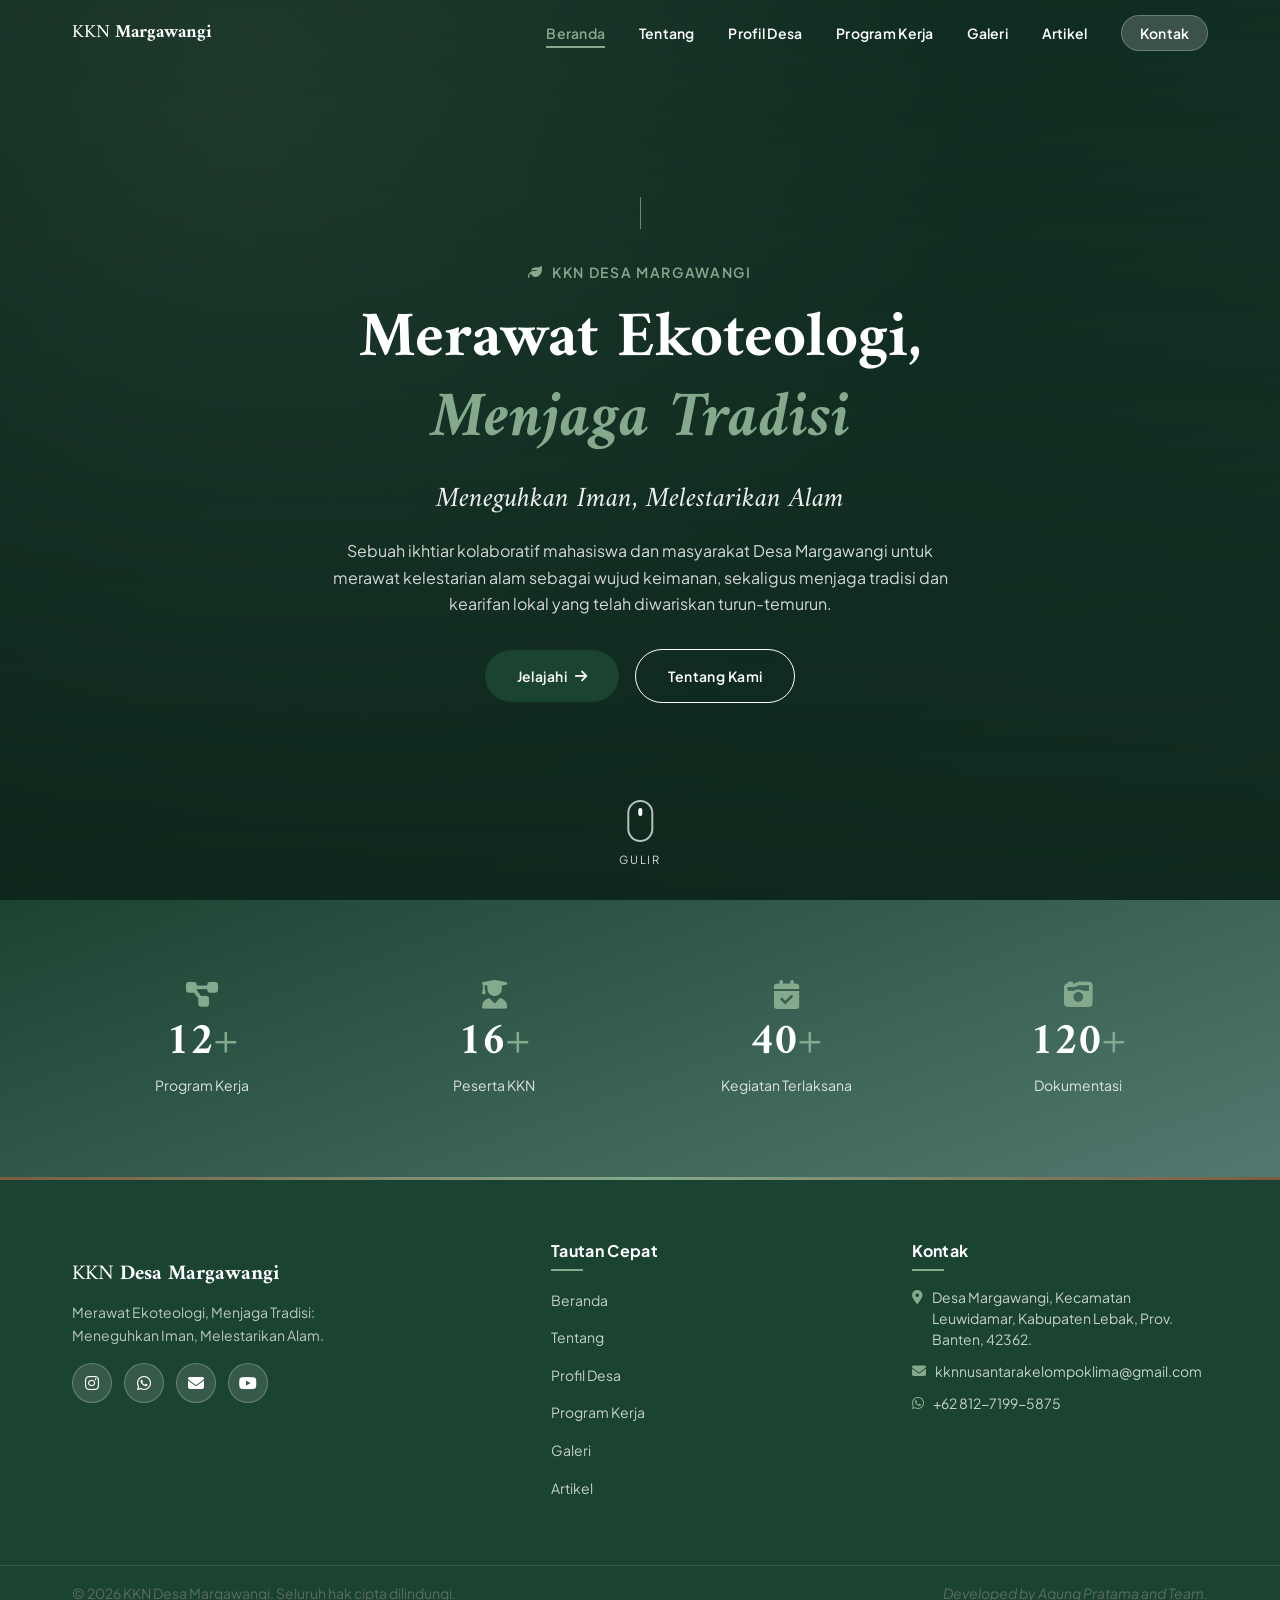
==== commit c44c3087: "kontak bawah" ====
--- a/index.html
+++ b/index.html
@@ -228,9 +228,9 @@
       <div class="footer-contact">
         <h4>Kontak</h4>
         <ul>
-          <li><i class="fa-solid fa-location-dot" aria-hidden="true"></i> Desa Margawangi, Kecamatan —, Kabupaten —</li>
-          <li><i class="fa-solid fa-envelope" aria-hidden="true"></i> kkn.margawangi@gmail.com</li>
-          <li><i class="fa-brands fa-whatsapp" aria-hidden="true"></i> +62 812-3456-7890</li>
+          <li><i class="fa-solid fa-location-dot" aria-hidden="true"></i> Desa Margawangi, Kecamatan Leuwidamar, Kabupaten Lebak, Prov. Banten, 42362.</li>
+          <li><i class="fa-solid fa-envelope" aria-hidden="true"></i> kknnusantarakelompoklima@gmail.com</li>
+          <li><i class="fa-brands fa-whatsapp" aria-hidden="true"></i> +62 812-7199-5875</li>
         </ul>
       </div>
 
@@ -239,7 +239,7 @@
     <div class="footer-bottom">
       <div class="container footer-bottom-inner">
         <p>&copy; <span id="currentYear"></span> KKN Desa Margawangi. Seluruh hak cipta dilindungi.</p>
-        <p class="footer-credit">Dibuat dengan dedikasi untuk masyarakat &amp; alam Margawangi.</p>
+        <p class="footer-credit">Developed by Agung Pratama and Team.</p>
       </div>
     </div>
   </footer>
--- a/css/style.css
+++ b/css/style.css
@@ -1739,6 +1739,18 @@
   font-weight: 600;
 }
 
+.team-prodi-missing {
+  display: inline-block;
+  font-style: italic;
+  font-weight: 400;
+  color: var(--color-text-muted);
+}
+
+.team-social-empty {
+  font-size: 0.72rem;
+  color: rgba(255, 255, 255, 0.7);
+}
+
 /* ---------------------------------------------------------
    14. HALAMAN GALERI & LIGHTBOX
    --------------------------------------------------------- */
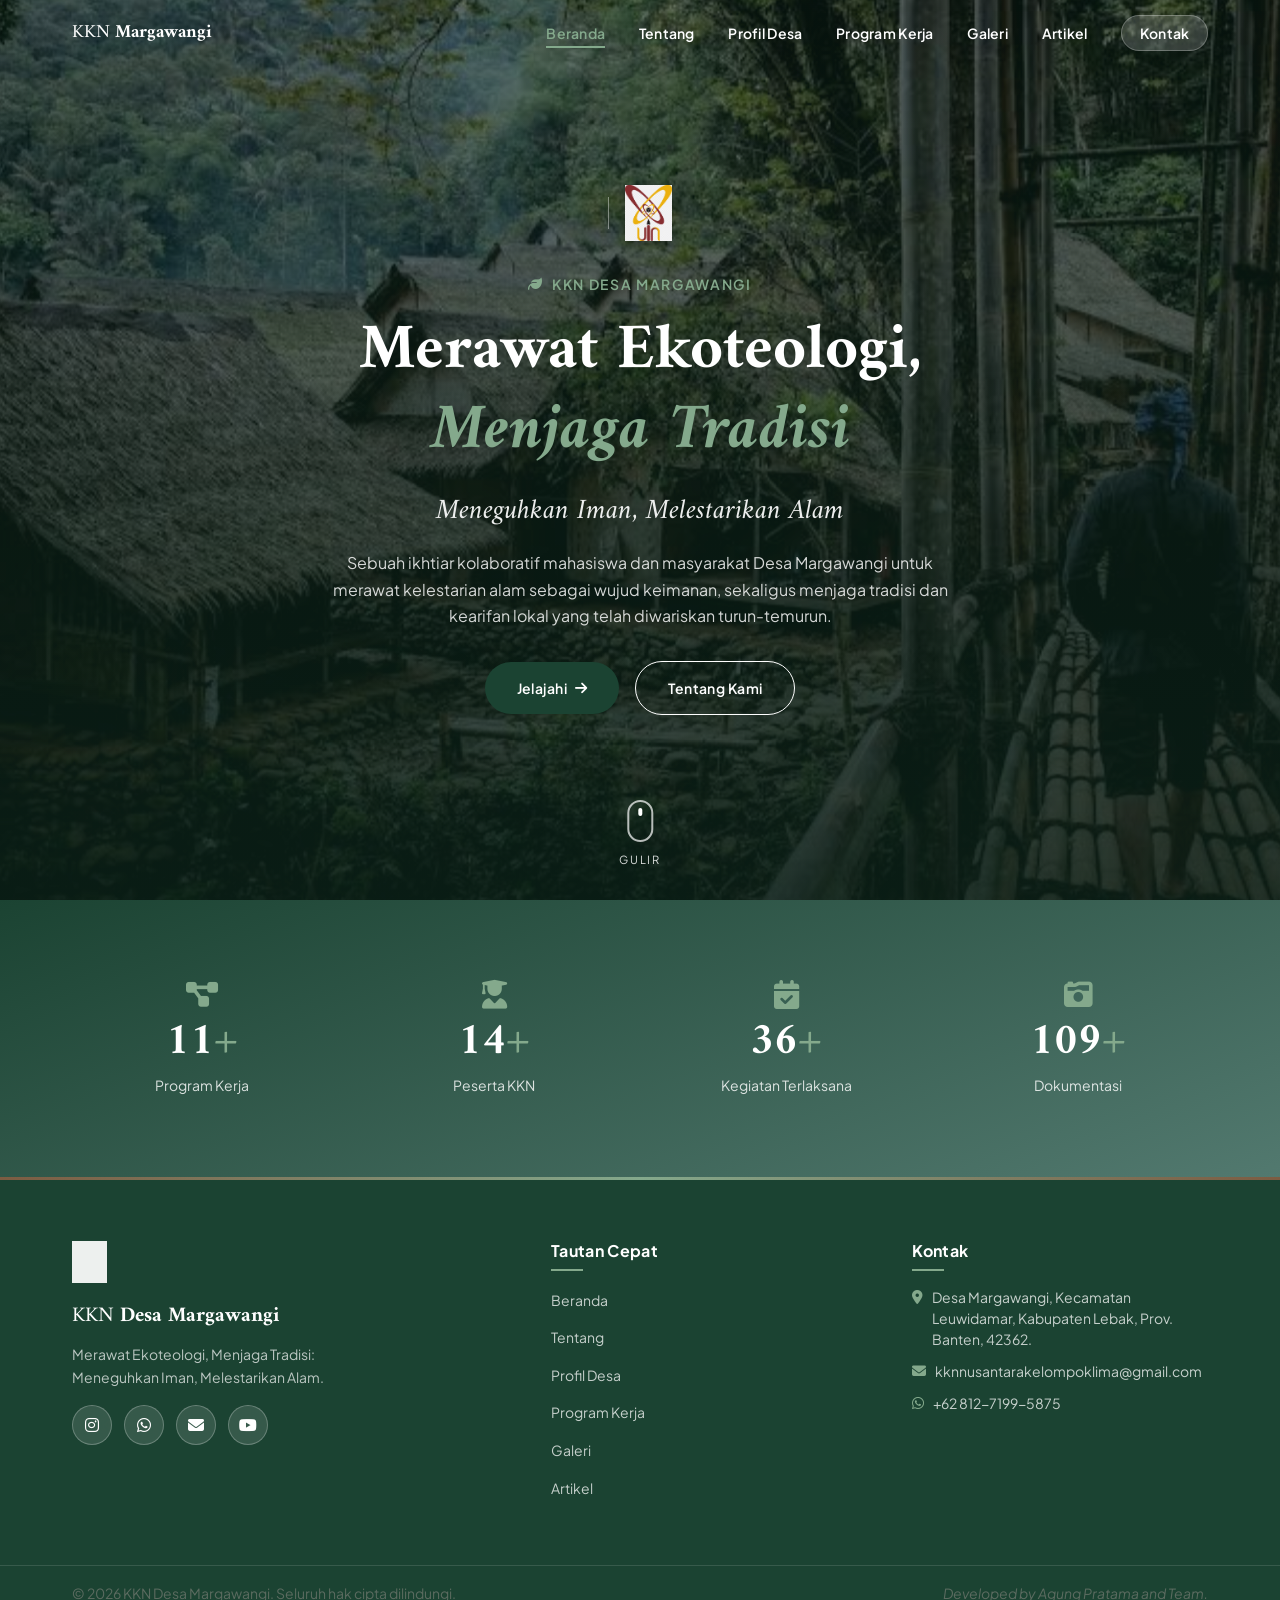
==== commit 2cb635c1: "perkembangan 1" ====
--- a/index.html
+++ b/index.html
@@ -190,7 +190,7 @@
 
       <div class="footer-brand">
         <div class="footer-brand-logos">
-          <img src="img/logo-kkn.png" alt="" class="footer-logo" onerror="this.style.display='none'">
+          <img src="img/logo-kkn.PNG" alt="" class="footer-logo" onerror="this.style.display='none'">
           <img src="img/logo-universitas.png" alt="" class="footer-logo" onerror="this.style.display='none'">
         </div>
         <p class="footer-brand-text">KKN <strong>Desa Margawangi</strong></p>
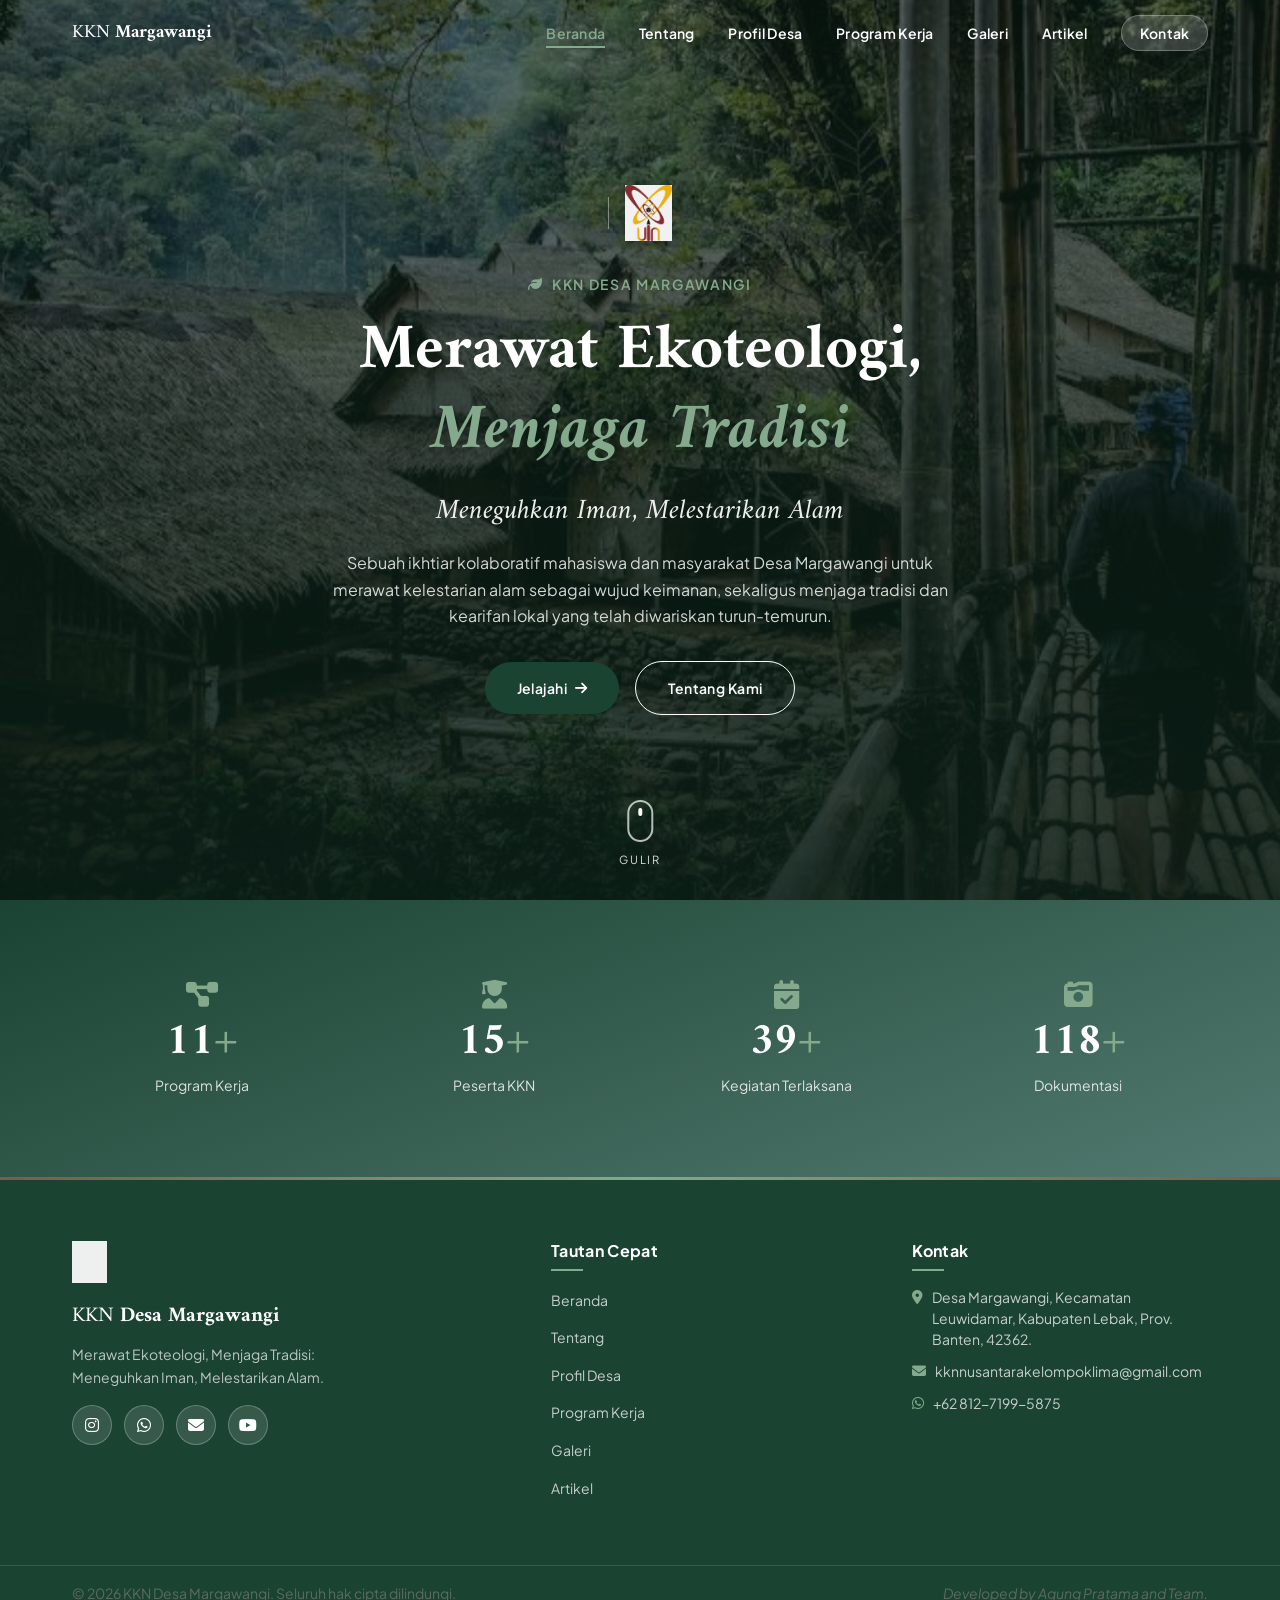
==== commit 37bf7814: "logo" ====
--- a/index.html
+++ b/index.html
@@ -190,7 +190,7 @@
 
       <div class="footer-brand">
         <div class="footer-brand-logos">
-          <img src="img/logo-kkn.PNG" alt="" class="footer-logo" onerror="this.style.display='none'">
+          <img src="img/logo-kkn.png" alt="" class="footer-logo" onerror="this.style.display='none'">
           <img src="img/logo-universitas.png" alt="" class="footer-logo" onerror="this.style.display='none'">
         </div>
         <p class="footer-brand-text">KKN <strong>Desa Margawangi</strong></p>
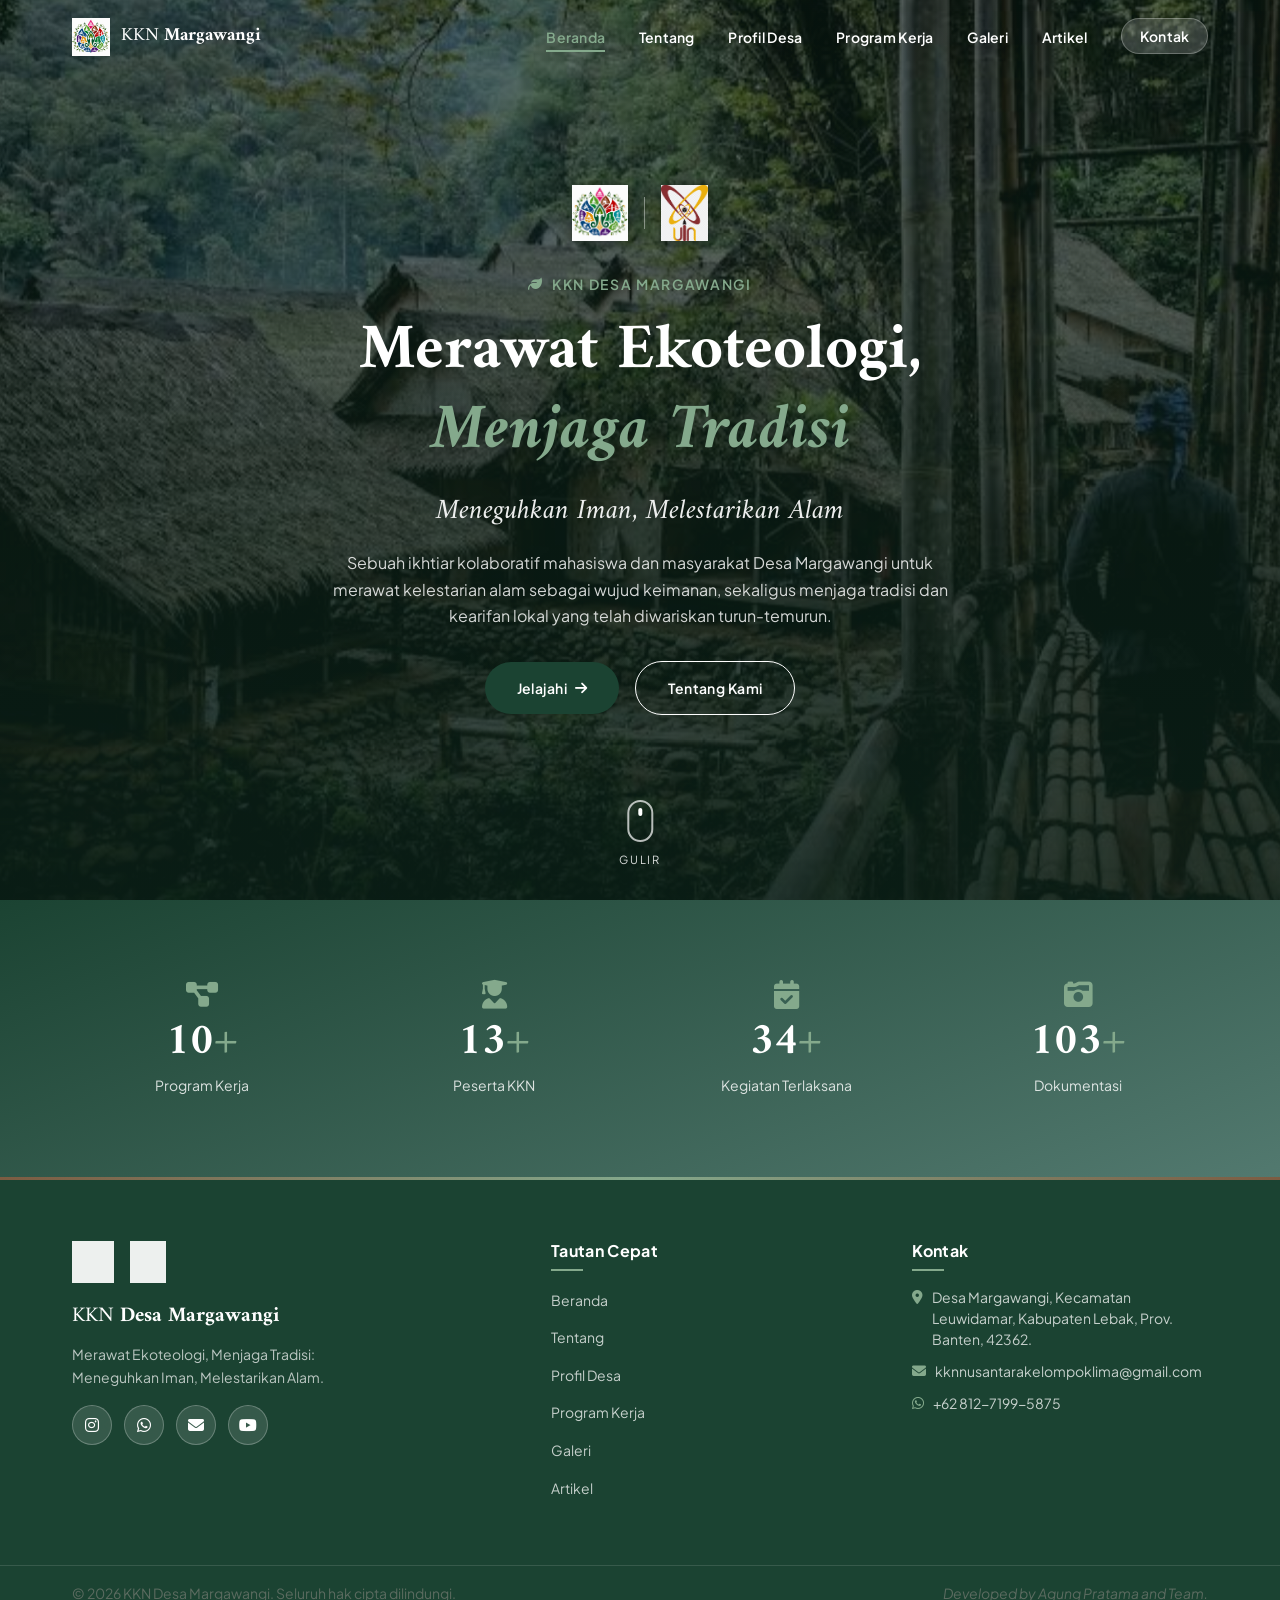
==== commit cbde7493: "logo lagi" ====
--- a/index.html
+++ b/index.html
@@ -58,7 +58,7 @@
     <div class="container navbar-inner">
 
       <a href="index.html" class="navbar-brand" aria-label="Beranda KKN Desa Margawangi">
-        <img src="img/logo-kkn.png" alt="" class="navbar-logo" onerror="this.style.display='none'">
+        <img src="img/logo-kelompok.jpg" alt="" class="navbar-logo" onerror="this.style.display='none'">
         <span class="navbar-brand-text">KKN <strong>Margawangi</strong></span>
       </a>
 
@@ -99,7 +99,7 @@
 
         <div class="hero-logos anim-fade-in">
           <!-- Ganti src dengan logo resmi saat tersedia -->
-          <img src="img/logo-kkn.png" alt="Logo KKN Desa Margawangi" class="hero-logo" onerror="this.style.display='none'">
+          <img src="img/logo-kelompok.jpg" alt="Logo KKN Desa Margawangi" class="hero-logo" onerror="this.style.display='none'">
           <span class="hero-logo-divider" aria-hidden="true"></span>
           <img src="img/logo-universitas.png" alt="Logo Universitas" class="hero-logo" onerror="this.style.display='none'">
         </div>
@@ -190,7 +190,7 @@
 
       <div class="footer-brand">
         <div class="footer-brand-logos">
-          <img src="img/logo-kkn.png" alt="" class="footer-logo" onerror="this.style.display='none'">
+          <img src="img/logo-kelompok.jpg" alt="" class="footer-logo" onerror="this.style.display='none'">
           <img src="img/logo-universitas.png" alt="" class="footer-logo" onerror="this.style.display='none'">
         </div>
         <p class="footer-brand-text">KKN <strong>Desa Margawangi</strong></p>
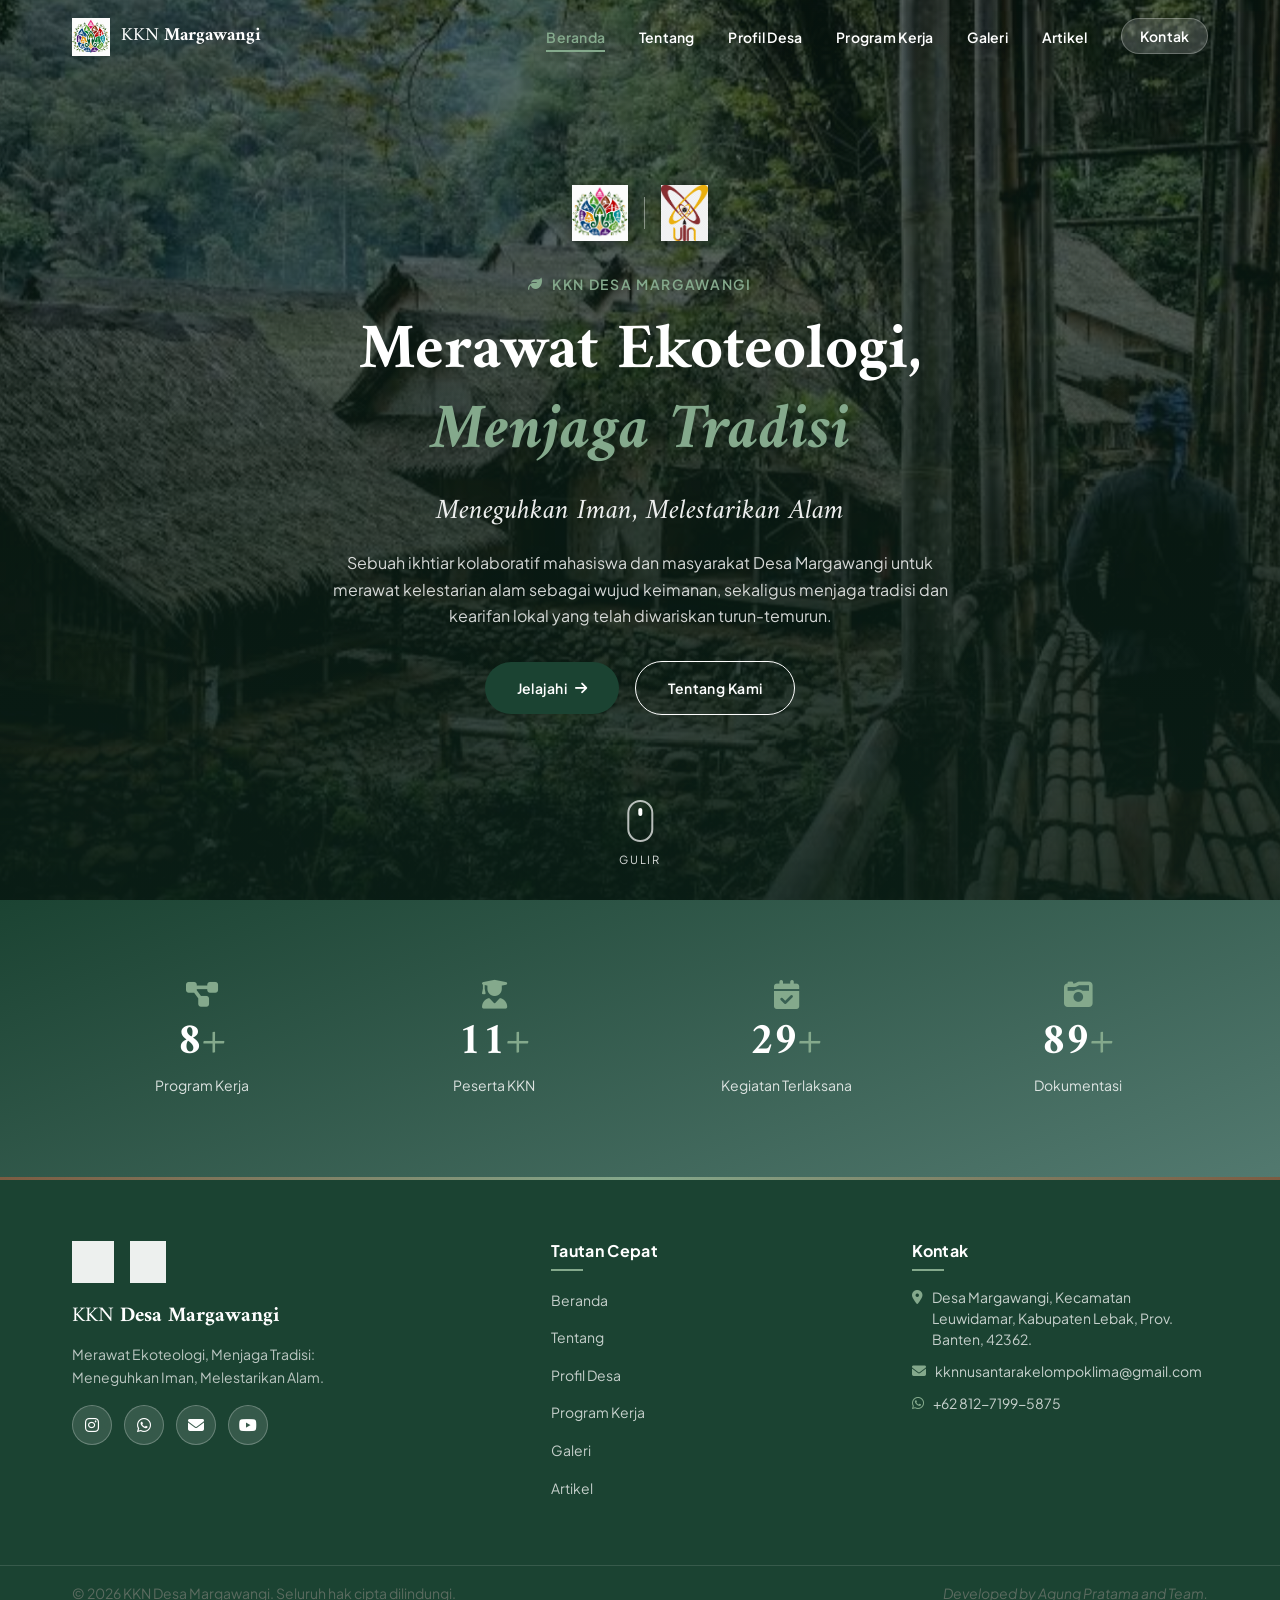
==== commit 7cb98d95: "Update index.html" ====
--- a/index.html
+++ b/index.html
@@ -198,13 +198,13 @@
           Merawat Ekoteologi, Menjaga Tradisi: Meneguhkan Iman, Melestarikan Alam.
         </p>
         <div class="footer-social">
-          <a href="https://instagram.com/kkn.margawangi" target="_blank" rel="noopener" aria-label="Instagram KKN Margawangi">
+          <a href="https://instagram.com/highfive.nusantara" target="_blank" rel="noopener" aria-label="Instagram KKN Margawangi">
             <i class="fa-brands fa-instagram" aria-hidden="true"></i>
           </a>
-          <a href="https://wa.me/6281234567890" target="_blank" rel="noopener" aria-label="WhatsApp KKN Margawangi">
+          <a href="https://wa.me/6281271995875" target="_blank" rel="noopener" aria-label="WhatsApp KKN Margawangi">
             <i class="fa-brands fa-whatsapp" aria-hidden="true"></i>
           </a>
-          <a href="mailto:kkn.margawangi@gmail.com" aria-label="Email KKN Margawangi">
+          <a href="mailto:kknnusantarakelompoklima@gmail.com" aria-label="Email KKN Margawangi">
             <i class="fa-solid fa-envelope" aria-hidden="true"></i>
           </a>
           <a href="https://youtube.com/@kknmargawangi" target="_blank" rel="noopener" aria-label="YouTube KKN Margawangi">
